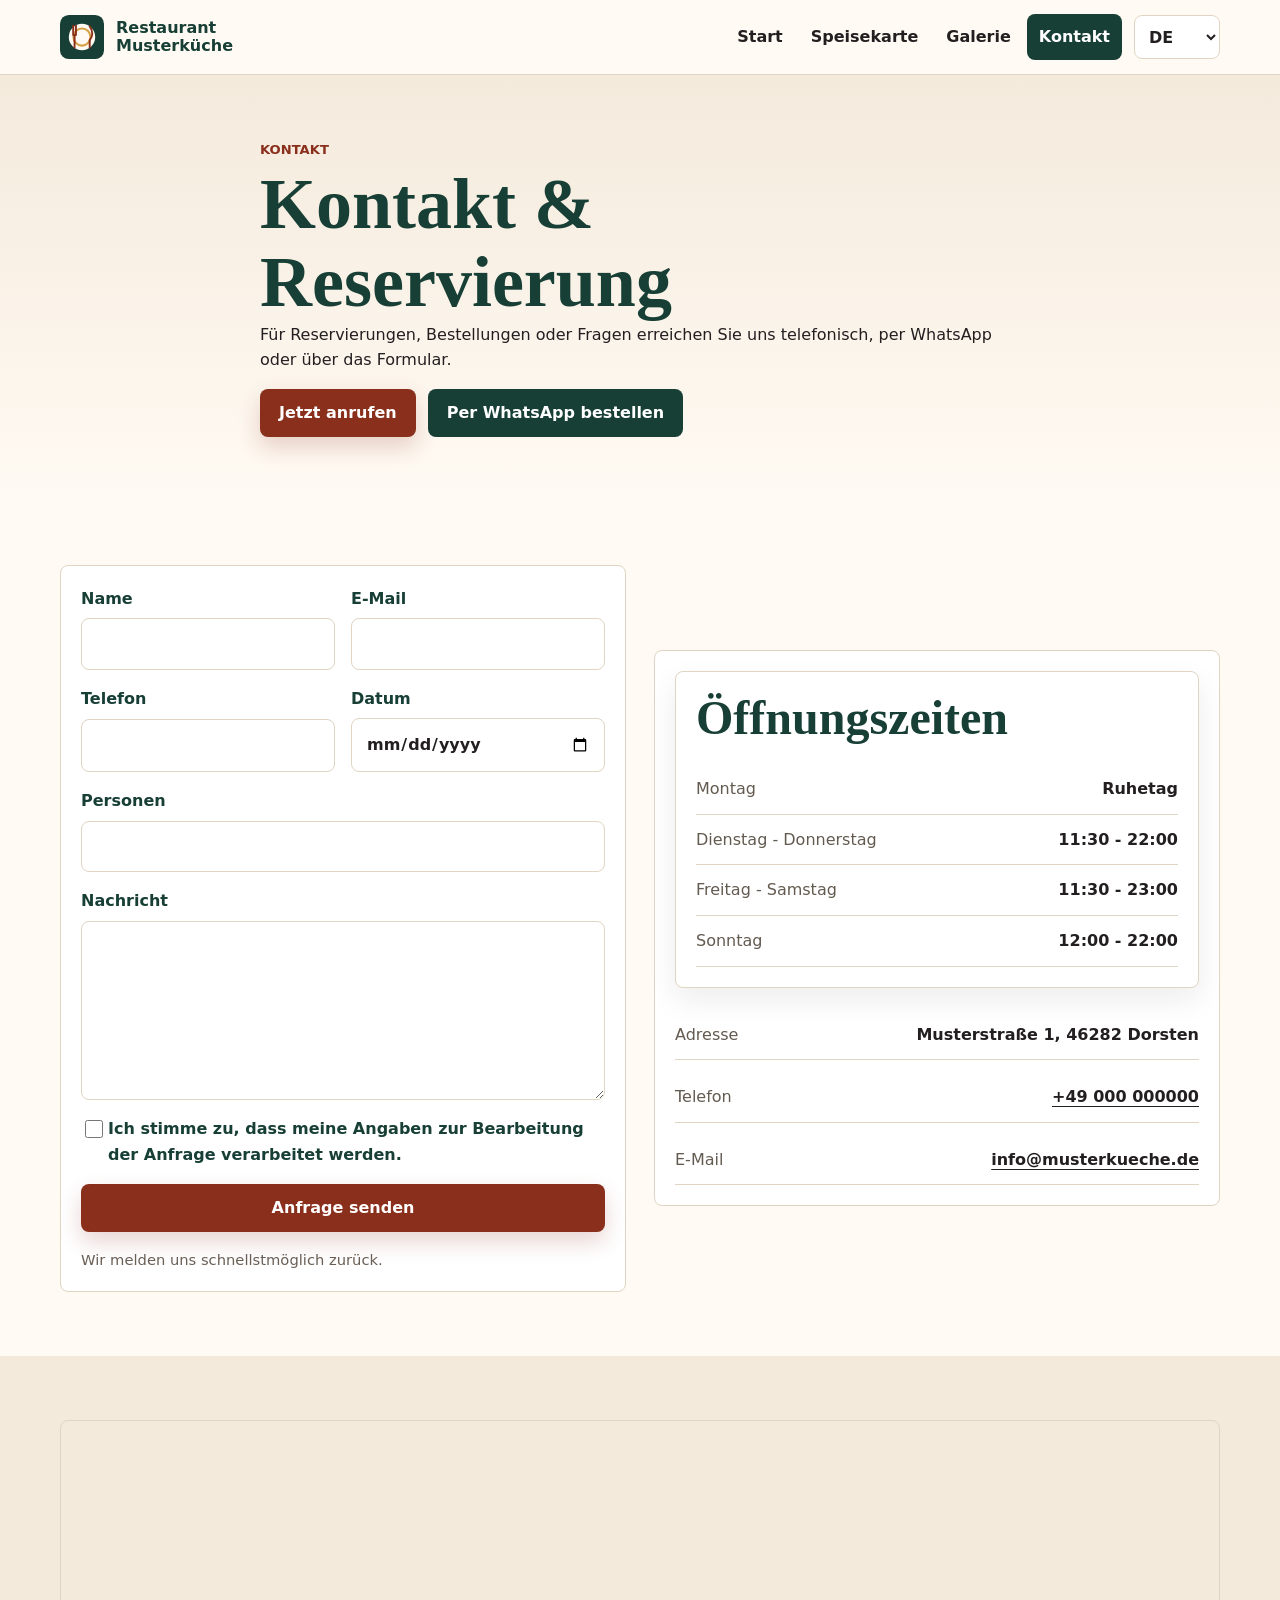
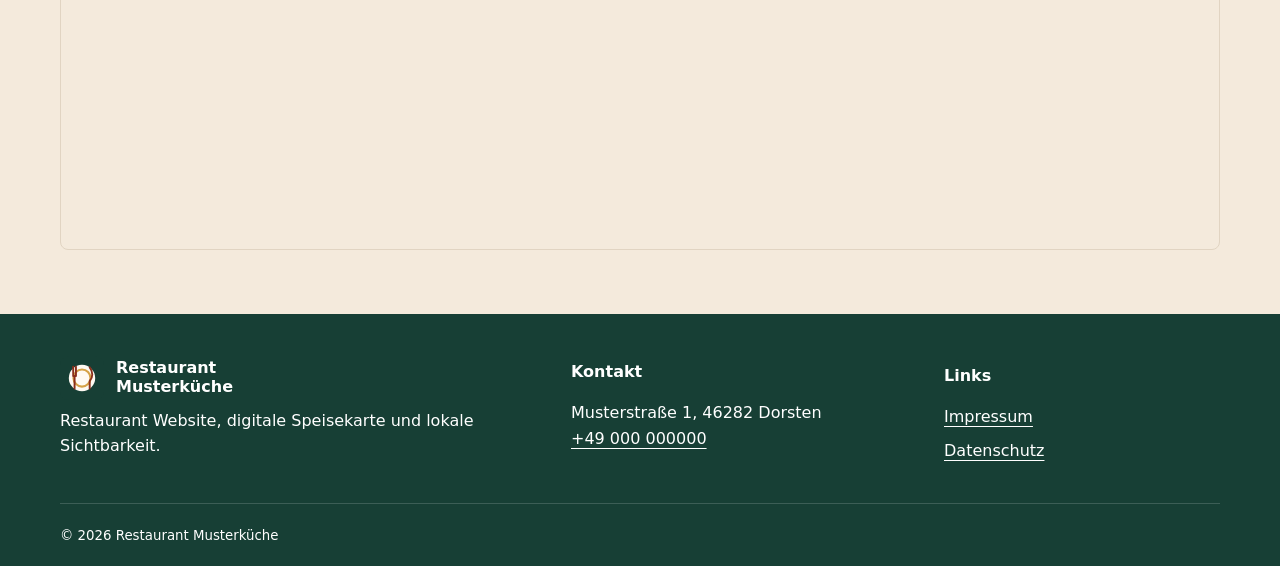
==== contact.html @ b30b1333 "Modernize restaurant template design" ====
<!doctype html>
<html lang="de">
  <head>
    <meta charset="utf-8">
    <meta name="viewport" content="width=device-width, initial-scale=1">
    <meta name="description" content="Kontakt und Reservierung bei Restaurant Musterküche in Dorsten. Telefon, WhatsApp, Öffnungszeiten und Anfahrt.">
    <meta name="robots" content="index, follow">
    <meta name="theme-color" content="#8a2f1c">
    <meta property="og:title" content="Kontakt | Restaurant Musterküche Dorsten">
    <meta property="og:description" content="Kontakt, Reservierung, WhatsApp und Anfahrt.">
    <meta property="og:type" content="website">
    <meta property="og:image" content="assets/img/hero-restaurant.png">
    <meta name="twitter:card" content="summary_large_image">
    <link rel="canonical" href="https://www.example-restaurant.de/contact.html">
    <link rel="icon" href="assets/img/favicon.svg" type="image/svg+xml">
    <link rel="stylesheet" href="assets/css/styles.css">
    <title>Kontakt | Restaurant Musterküche Dorsten</title>
  </head>
  <body data-page-title="Kontakt">
    <a class="skip-link" href="#main" data-i18n="skipToContent">Zum Inhalt springen</a>
    <header class="site-header">
      <div class="container header-inner">
        <a class="brand" href="index.html" aria-label="Startseite"><img data-logo src="assets/img/logo-placeholder.svg" alt="Restaurant Musterküche Logo" width="44" height="44"><span data-restaurant-name>Restaurant Musterküche</span></a>
        <button class="nav-toggle" type="button" data-menu-toggle aria-controls="site-nav" aria-expanded="false" data-i18n-label="navMenu"><span></span><span></span><span></span></button>
        <nav class="site-nav" id="site-nav" data-site-nav aria-label="Hauptnavigation">
          <a href="index.html" data-i18n="navHome">Start</a>
          <a href="menu.html" data-i18n="navMenu">Speisekarte</a>
          <a href="gallery.html" data-i18n="navGallery">Galerie</a>
          <a href="contact.html" data-i18n="navContact">Kontakt</a>
          <select class="language-switcher" data-language-switcher aria-label="Sprache wählen"><option value="de">DE</option><option value="en">EN</option></select>
        </nav>
      </div>
    </header>

    <main id="main">
      <section class="page-hero section">
        <div class="container narrow">
          <p class="eyebrow" data-i18n="navContact">Kontakt</p>
          <h1 data-i18n="contactPageTitle">Kontakt & Reservierung</h1>
          <p data-i18n="contactPageText">Für Reservierungen, Bestellungen oder Fragen erreichen Sie uns telefonisch, per WhatsApp oder über das Formular.</p>
          <div class="action-row">
            <a class="button button-primary" href="tel:+49000000000" data-phone-link data-i18n="callNow">Jetzt anrufen</a>
            <a class="button button-secondary" href="#" data-whatsapp-link data-i18n="orderWhatsApp">Per WhatsApp bestellen</a>
          </div>
        </div>
      </section>

      <section class="section">
        <div class="container contact-grid">
          <form class="contact-form" action="php/contact.php" method="post" data-form-endpoint>
            <input type="hidden" name="_subject" value="Neue Anfrage über die Restaurant Website">
            <div class="field-grid">
              <label>
                <span data-i18n="nameLabel">Name</span>
                <input name="name" type="text" autocomplete="name" required>
              </label>
              <label>
                <span data-i18n="email">E-Mail</span>
                <input name="email" type="email" autocomplete="email" required>
              </label>
            </div>
            <div class="field-grid">
              <label>
                <span data-i18n="phone">Telefon</span>
                <input name="phone" type="tel" autocomplete="tel">
              </label>
              <label>
                <span data-i18n="dateLabel">Datum</span>
                <input name="date" type="date">
              </label>
            </div>
            <label>
              <span data-i18n="personsLabel">Personen</span>
              <input name="persons" type="number" min="1" max="40" inputmode="numeric">
            </label>
            <label>
              <span data-i18n="messageLabel">Nachricht</span>
              <textarea name="message" rows="6" required></textarea>
            </label>
            <label class="checkbox-row">
              <input name="privacy" type="checkbox" required>
              <span data-i18n="consentLabel">Ich stimme zu, dass meine Angaben zur Bearbeitung der Anfrage verarbeitet werden.</span>
            </label>
            <button class="button button-primary" type="submit" data-i18n="send">Anfrage senden</button>
            <p class="form-hint" data-i18n="formHint">Wir melden uns schnellstmöglich zurück.</p>
          </form>

          <aside class="contact-aside">
            <div class="hours-card">
              <h2 data-i18n="openingHoursTitle">Öffnungszeiten</h2>
              <div data-opening-hours></div>
            </div>
            <div class="info-list">
              <div class="info-row"><span data-i18n="addressTitle">Adresse</span><strong data-address>Musterstraße 1, 46282 Dorsten</strong></div>
              <div class="info-row"><span data-i18n="phone">Telefon</span><strong><a data-phone-link href="tel:+49000000000" data-phone>+49 000 000000</a></strong></div>
              <div class="info-row"><span data-i18n="email">E-Mail</span><strong><a data-email-link href="mailto:info@musterkueche.de" data-email>info@musterkueche.de</a></strong></div>
            </div>
          </aside>
        </div>
      </section>

      <section class="section section-muted">
        <div class="container map-frame map-wide">
          <iframe data-map-embed title="Karte Restaurant Musterküche" loading="lazy" referrerpolicy="no-referrer-when-downgrade"></iframe>
        </div>
      </section>
    </main>

    <footer class="site-footer">
      <div class="container footer-grid">
        <div><a class="brand footer-brand" href="index.html"><img data-logo src="assets/img/logo-placeholder.svg" alt="Restaurant Musterküche Logo" width="40" height="40"><span data-restaurant-name>Restaurant Musterküche</span></a><p data-i18n="footerText">Restaurant Website, digitale Speisekarte und lokale Sichtbarkeit.</p></div>
        <div><h2 data-i18n="contactTitle">Kontakt</h2><p><span data-address>Musterstraße 1, 46282 Dorsten</span><br><a data-phone-link href="tel:+49000000000" data-phone>+49 000 000000</a></p></div>
        <div><h2>Links</h2><a href="impressum.html" data-i18n="navImpressum">Impressum</a><a href="datenschutz.html" data-i18n="navPrivacy">Datenschutz</a></div>
      </div>
      <div class="container footer-bottom"><small>&copy; <span data-current-year></span> <span data-restaurant-name>Restaurant Musterküche</span></small></div>
    </footer>

    <script src="data/site-config.js"></script>
    <script src="assets/js/main.js"></script>
  </body>
</html>
---- assets/css/styles.css ----
:root {
  --color-primary: #8a2f1c;
  --color-secondary: #173f35;
  --color-accent: #d6a247;
  --color-text: #231f20;
  --color-bg: #fffaf3;
  --color-muted: #f4eadc;
  --color-border: #e1d4c2;
  --radius: 8px;
  --shadow: 0 18px 45px rgba(35, 31, 32, 0.12);
  --container: 1160px;
  --header-height: 74px;
  --font-body: Inter, ui-sans-serif, system-ui, -apple-system, BlinkMacSystemFont, "Segoe UI", sans-serif;
  --font-display: Georgia, "Times New Roman", serif;
}

* {
  box-sizing: border-box;
}

html {
  scroll-behavior: smooth;
}

body {
  margin: 0;
  background: var(--color-bg);
  color: var(--color-text);
  font-family: var(--font-body);
  line-height: 1.6;
  text-rendering: optimizeLegibility;
}

body.nav-open {
  overflow: hidden;
}

img,
svg {
  display: block;
  max-width: 100%;
}

a {
  color: inherit;
  text-decoration-thickness: 0.08em;
  text-underline-offset: 0.22em;
}

a:hover {
  color: var(--color-primary);
}

button,
input,
select,
textarea {
  font: inherit;
}

button,
select {
  cursor: pointer;
}

:focus-visible {
  outline: 3px solid var(--color-accent);
  outline-offset: 3px;
}

.container {
  width: min(100% - 32px, var(--container));
  margin-inline: auto;
}

.narrow {
  width: min(100% - 32px, 760px);
}

.section {
  padding-block: 64px;
}

.section-compact {
  padding-block: 32px;
}

.section-muted {
  background: var(--color-muted);
}

.skip-link {
  position: fixed;
  top: 12px;
  left: 12px;
  z-index: 999;
  transform: translateY(-150%);
  background: var(--color-secondary);
  color: #fff;
  padding: 10px 14px;
  border-radius: var(--radius);
}

.skip-link:focus {
  transform: translateY(0);
}

.site-header {
  position: sticky;
  top: 0;
  z-index: 50;
  min-height: var(--header-height);
  background: rgba(255, 250, 243, 0.94);
  border-bottom: 1px solid var(--color-border);
  backdrop-filter: blur(14px);
}

.header-inner {
  min-height: var(--header-height);
  display: flex;
  align-items: center;
  justify-content: space-between;
  gap: 20px;
}

.brand {
  display: inline-flex;
  align-items: center;
  gap: 12px;
  color: var(--color-secondary);
  font-weight: 800;
  text-decoration: none;
}

.brand img {
  width: 44px;
  height: 44px;
  object-fit: contain;
}

.brand span {
  max-width: 190px;
  line-height: 1.15;
}

.nav-toggle {
  width: 44px;
  height: 44px;
  display: inline-grid;
  place-content: center;
  gap: 5px;
  border: 1px solid var(--color-border);
  border-radius: var(--radius);
  background: #fff;
}

.nav-toggle span {
  width: 20px;
  height: 2px;
  background: var(--color-secondary);
  border-radius: 999px;
}

.site-nav {
  position: fixed;
  inset: var(--header-height) 0 auto 0;
  display: none;
  min-height: calc(100vh - var(--header-height));
  padding: 24px;
  background: var(--color-bg);
  border-bottom: 1px solid var(--color-border);
}

.site-nav.is-open {
  display: grid;
  align-content: start;
  gap: 8px;
}

.site-nav a,
.language-switcher {
  min-height: 44px;
  display: inline-flex;
  align-items: center;
  border-radius: var(--radius);
  color: var(--color-text);
  font-weight: 700;
  text-decoration: none;
}

.site-nav a {
  padding: 10px 12px;
}

.site-nav a[aria-current="page"] {
  background: var(--color-secondary);
  color: #fff;
}

.language-switcher {
  width: 86px;
  margin-top: 8px;
  padding-inline: 10px;
  border: 1px solid var(--color-border);
  background: #fff;
}

.hero {
  padding-top: 38px;
}

.hero-grid,
.page-hero-grid,
.two-column,
.info-layout,
.contact-grid,
.footer-grid {
  display: grid;
  gap: 28px;
}

.hero-content {
  display: grid;
  align-content: center;
  gap: 18px;
}

.eyebrow {
  margin: 0 0 6px;
  color: var(--color-primary);
  font-size: 0.82rem;
  font-weight: 800;
  letter-spacing: 0;
  text-transform: uppercase;
}

h1,
h2,
h3 {
  margin: 0;
  color: var(--color-secondary);
  line-height: 1.08;
  letter-spacing: 0;
}

h1,
h2 {
  font-family: var(--font-display);
  font-weight: 700;
}

h1 {
  font-size: 2.8rem;
}

h2 {
  font-size: 2rem;
}

h3 {
  font-size: 1.1rem;
}

p {
  margin: 0 0 1rem;
}

.hero-slogan {
  color: var(--color-primary);
  font-weight: 800;
  font-size: 1.2rem;
}

.action-row {
  display: flex;
  flex-wrap: wrap;
  gap: 12px;
  margin-top: 8px;
}

.button {
  min-height: 48px;
  display: inline-flex;
  align-items: center;
  justify-content: center;
  gap: 8px;
  padding: 12px 18px;
  border: 1px solid transparent;
  border-radius: var(--radius);
  font-weight: 800;
  line-height: 1.1;
  text-align: center;
  text-decoration: none;
  transition: transform 160ms ease, box-shadow 160ms ease, background 160ms ease;
}

.button:hover {
  transform: translateY(-1px);
}

.button-primary {
  background: var(--color-primary);
  color: #fff;
  box-shadow: 0 10px 22px rgba(138, 47, 28, 0.2);
}

.button-primary:hover {
  color: #fff;
  box-shadow: 0 14px 28px rgba(138, 47, 28, 0.24);
}

.button-secondary {
  background: var(--color-secondary);
  color: #fff;
}

.button-secondary:hover {
  color: #fff;
}

.button-ghost {
  border-color: var(--color-border);
  background: #fff;
  color: var(--color-secondary);
}

.hero-media {
  min-height: 320px;
  overflow: hidden;
  border-radius: var(--radius);
  box-shadow: var(--shadow);
}

.hero-media img {
  width: 100%;
  height: 100%;
  min-height: 320px;
  object-fit: cover;
}

.special-band {
  display: grid;
  gap: 18px;
  padding: 22px;
  border: 1px solid var(--color-border);
  border-left: 6px solid var(--color-accent);
  border-radius: var(--radius);
  background: #fff;
}

.special-band strong {
  color: var(--color-primary);
  font-size: 1.9rem;
}

.qr-panel,
.hours-card,
.review-card,
.menu-item,
.notice-box,
.contact-form,
.contact-aside {
  border: 1px solid var(--color-border);
  border-radius: var(--radius);
  background: #fff;
}

.qr-panel {
  display: grid;
  gap: 18px;
  align-items: center;
  padding: 20px;
}

.qr-panel img {
  width: 154px;
  aspect-ratio: 1;
  object-fit: contain;
  border: 1px solid var(--color-border);
  border-radius: var(--radius);
  background: #fff;
}

.section-heading {
  margin-bottom: 28px;
}

.section-heading p {
  max-width: 620px;
}

.center-actions {
  display: grid;
  justify-items: center;
  gap: 18px;
}

.preview-grid {
  margin-bottom: 28px;
}

.info-layout {
  align-items: start;
}

.info-list,
.hours-card {
  display: grid;
  gap: 12px;
}

.info-list {
  margin-top: 22px;
}

.info-row,
.hours-row {
  display: flex;
  align-items: baseline;
  justify-content: space-between;
  gap: 16px;
  padding-block: 12px;
  border-bottom: 1px solid var(--color-border);
}

.info-row span,
.hours-row span {
  color: #635a50;
}

.info-row strong,
.hours-row strong {
  text-align: right;
}

.hours-card {
  padding: 20px;
  box-shadow: 0 12px 30px rgba(35, 31, 32, 0.08);
}

.hours-card h2,
.hours-card h3 {
  margin-bottom: 8px;
}

.reviews-grid {
  display: grid;
  gap: 18px;
}

.review-card {
  padding: 20px;
}

.stars {
  color: var(--color-accent);
  font-size: 1.1rem;
}

.page-hero {
  background: linear-gradient(180deg, var(--color-muted), var(--color-bg));
}

.menu-tools-section {
  position: sticky;
  top: var(--header-height);
  z-index: 20;
  background: rgba(255, 250, 243, 0.96);
  border-block: 1px solid var(--color-border);
  backdrop-filter: blur(14px);
}

.menu-tools {
  display: grid;
  gap: 14px;
}

.search-field input,
.contact-form input,
.contact-form textarea {
  width: 100%;
  min-height: 48px;
  border: 1px solid var(--color-border);
  border-radius: var(--radius);
  background: #fff;
  color: var(--color-text);
}

.search-field input {
  padding: 12px 14px;
}

.chip-list {
  display: flex;
  gap: 8px;
  overflow-x: auto;
  padding-bottom: 4px;
}

.chip {
  min-height: 42px;
  flex: 0 0 auto;
  padding: 9px 14px;
  border: 1px solid var(--color-border);
  border-radius: 999px;
  background: #fff;
  color: var(--color-secondary);
  font-weight: 800;
}

.chip.is-active {
  border-color: var(--color-secondary);
  background: var(--color-secondary);
  color: #fff;
}

.menu-category + .menu-category {
  margin-top: 44px;
}

.menu-category h2 {
  margin-bottom: 20px;
}

.menu-grid {
  display: grid;
  gap: 18px;
}

.menu-item {
  display: grid;
  overflow: hidden;
  box-shadow: 0 10px 24px rgba(35, 31, 32, 0.07);
}

.menu-item.is-unavailable {
  opacity: 0.62;
}

.menu-item-image {
  background: var(--color-muted);
}

.menu-item-image img,
.menu-image-placeholder {
  width: 100%;
  aspect-ratio: 4 / 3;
  object-fit: cover;
}

.menu-item-body {
  display: grid;
  gap: 9px;
  padding: 18px;
}

.menu-item-heading {
  display: flex;
  justify-content: space-between;
  gap: 12px;
}

.menu-item-heading strong {
  flex: 0 0 auto;
  color: var(--color-primary);
  font-size: 1.05rem;
}

.tag-list {
  display: flex;
  flex-wrap: wrap;
  gap: 6px;
}

.tag {
  display: inline-flex;
  align-items: center;
  min-height: 28px;
  padding: 4px 8px;
  border-radius: 999px;
  background: var(--color-muted);
  color: var(--color-secondary);
  font-size: 0.78rem;
  font-weight: 800;
}

.allergens,
.unavailable,
.form-hint {
  margin: 0;
  color: #6a5f55;
  font-size: 0.92rem;
}

.empty-state {
  padding: 24px;
  border: 1px dashed var(--color-border);
  border-radius: var(--radius);
  text-align: center;
}

.gallery-grid {
  display: grid;
  gap: 18px;
}

.gallery-item {
  margin: 0;
  overflow: hidden;
  border-radius: var(--radius);
  background: #fff;
  border: 1px solid var(--color-border);
}

.gallery-item img {
  width: 100%;
  aspect-ratio: 4 / 3;
  object-fit: cover;
}

.gallery-item figcaption {
  padding: 12px 14px;
  font-weight: 700;
}

.contact-grid {
  align-items: start;
}

.contact-form,
.contact-aside {
  padding: 20px;
}

.contact-form {
  display: grid;
  gap: 16px;
}

.contact-form label {
  display: grid;
  gap: 7px;
  color: var(--color-secondary);
  font-weight: 800;
}

.contact-form input,
.contact-form textarea {
  padding: 12px 14px;
}

.contact-form textarea {
  resize: vertical;
}

.field-grid {
  display: grid;
  gap: 16px;
}

.checkbox-row {
  grid-template-columns: 20px 1fr;
  align-items: start;
  color: var(--color-text);
  font-weight: 600;
}

.checkbox-row input {
  width: 18px;
  min-height: 18px;
  margin-top: 4px;
}

.map-frame {
  min-height: 320px;
  overflow: hidden;
  border-radius: var(--radius);
  border: 1px solid var(--color-border);
  background: var(--color-muted);
}

.map-frame iframe {
  width: 100%;
  height: 100%;
  min-height: 320px;
  border: 0;
}

.map-wide,
.map-wide iframe {
  min-height: 420px;
}

.legal-content {
  display: grid;
  gap: 18px;
}

.legal-content h2 {
  margin-top: 14px;
  font-family: var(--font-body);
  font-size: 1.35rem;
}

.notice-box {
  padding: 18px;
  border-color: var(--color-accent);
  background: #fff8e6;
}

.not-found {
  min-height: 100vh;
  display: grid;
  place-items: center;
  text-align: center;
}

.site-footer {
  background: var(--color-secondary);
  color: #fff;
  padding-block: 42px 18px;
}

.site-footer a {
  color: #fff;
}

.site-footer h2 {
  color: #fff;
  font-family: var(--font-body);
  font-size: 1rem;
  margin-bottom: 12px;
}

.footer-grid {
  padding-bottom: 28px;
}

.footer-grid > div {
  display: grid;
  align-content: start;
  gap: 8px;
}

.footer-brand {
  color: #fff;
}

.footer-bottom {
  padding-top: 18px;
  border-top: 1px solid rgba(255, 255, 255, 0.16);
}

.social-links {
  display: flex;
  flex-wrap: wrap;
  gap: 10px;
  margin-top: 8px;
  text-transform: capitalize;
}

.sr-only {
  position: absolute;
  width: 1px;
  height: 1px;
  padding: 0;
  margin: -1px;
  overflow: hidden;
  clip: rect(0, 0, 0, 0);
  white-space: nowrap;
  border: 0;
}

@media (min-width: 640px) {
  .special-band,
  .qr-panel {
    grid-template-columns: 1fr auto;
  }

  .qr-panel {
    grid-template-columns: auto 1fr;
  }

  .reviews-grid,
  .gallery-grid {
    grid-template-columns: repeat(2, minmax(0, 1fr));
  }

  .field-grid {
    grid-template-columns: repeat(2, minmax(0, 1fr));
  }
}

@media (min-width: 840px) {
  .nav-toggle {
    display: none;
  }

  .site-nav {
    position: static;
    min-height: 0;
    display: flex;
    align-items: center;
    gap: 4px;
    padding: 0;
    border: 0;
    background: transparent;
  }

  .language-switcher {
    margin-top: 0;
    margin-left: 8px;
  }

  .hero-grid,
  .page-hero-grid,
  .two-column,
  .info-layout,
  .contact-grid,
  .footer-grid {
    grid-template-columns: repeat(2, minmax(0, 1fr));
    align-items: center;
  }

  h1 {
    font-size: 4.5rem;
  }

  h2 {
    font-size: 3rem;
  }

  .footer-grid {
    grid-template-columns: 1.4fr 1fr 0.8fr;
  }

  .hero {
    padding-block: 72px;
  }

  .hero-media,
  .hero-media img {
    min-height: 520px;
  }

  .menu-tools {
    grid-template-columns: minmax(260px, 340px) 1fr;
    align-items: start;
  }

  .menu-grid {
    grid-template-columns: repeat(2, minmax(0, 1fr));
  }

  .menu-item {
    grid-template-columns: 150px 1fr;
  }

  .menu-item-image img,
  .menu-image-placeholder {
    height: 100%;
    min-height: 180px;
    aspect-ratio: auto;
  }
}

@media (min-width: 1080px) {
  .reviews-grid,
  .gallery-grid {
    grid-template-columns: repeat(3, minmax(0, 1fr));
  }
}

@media (prefers-reduced-motion: reduce) {
  *,
  *::before,
  *::after {
    scroll-behavior: auto !important;
    transition-duration: 0.01ms !important;
    animation-duration: 0.01ms !important;
    animation-iteration-count: 1 !important;
  }
}
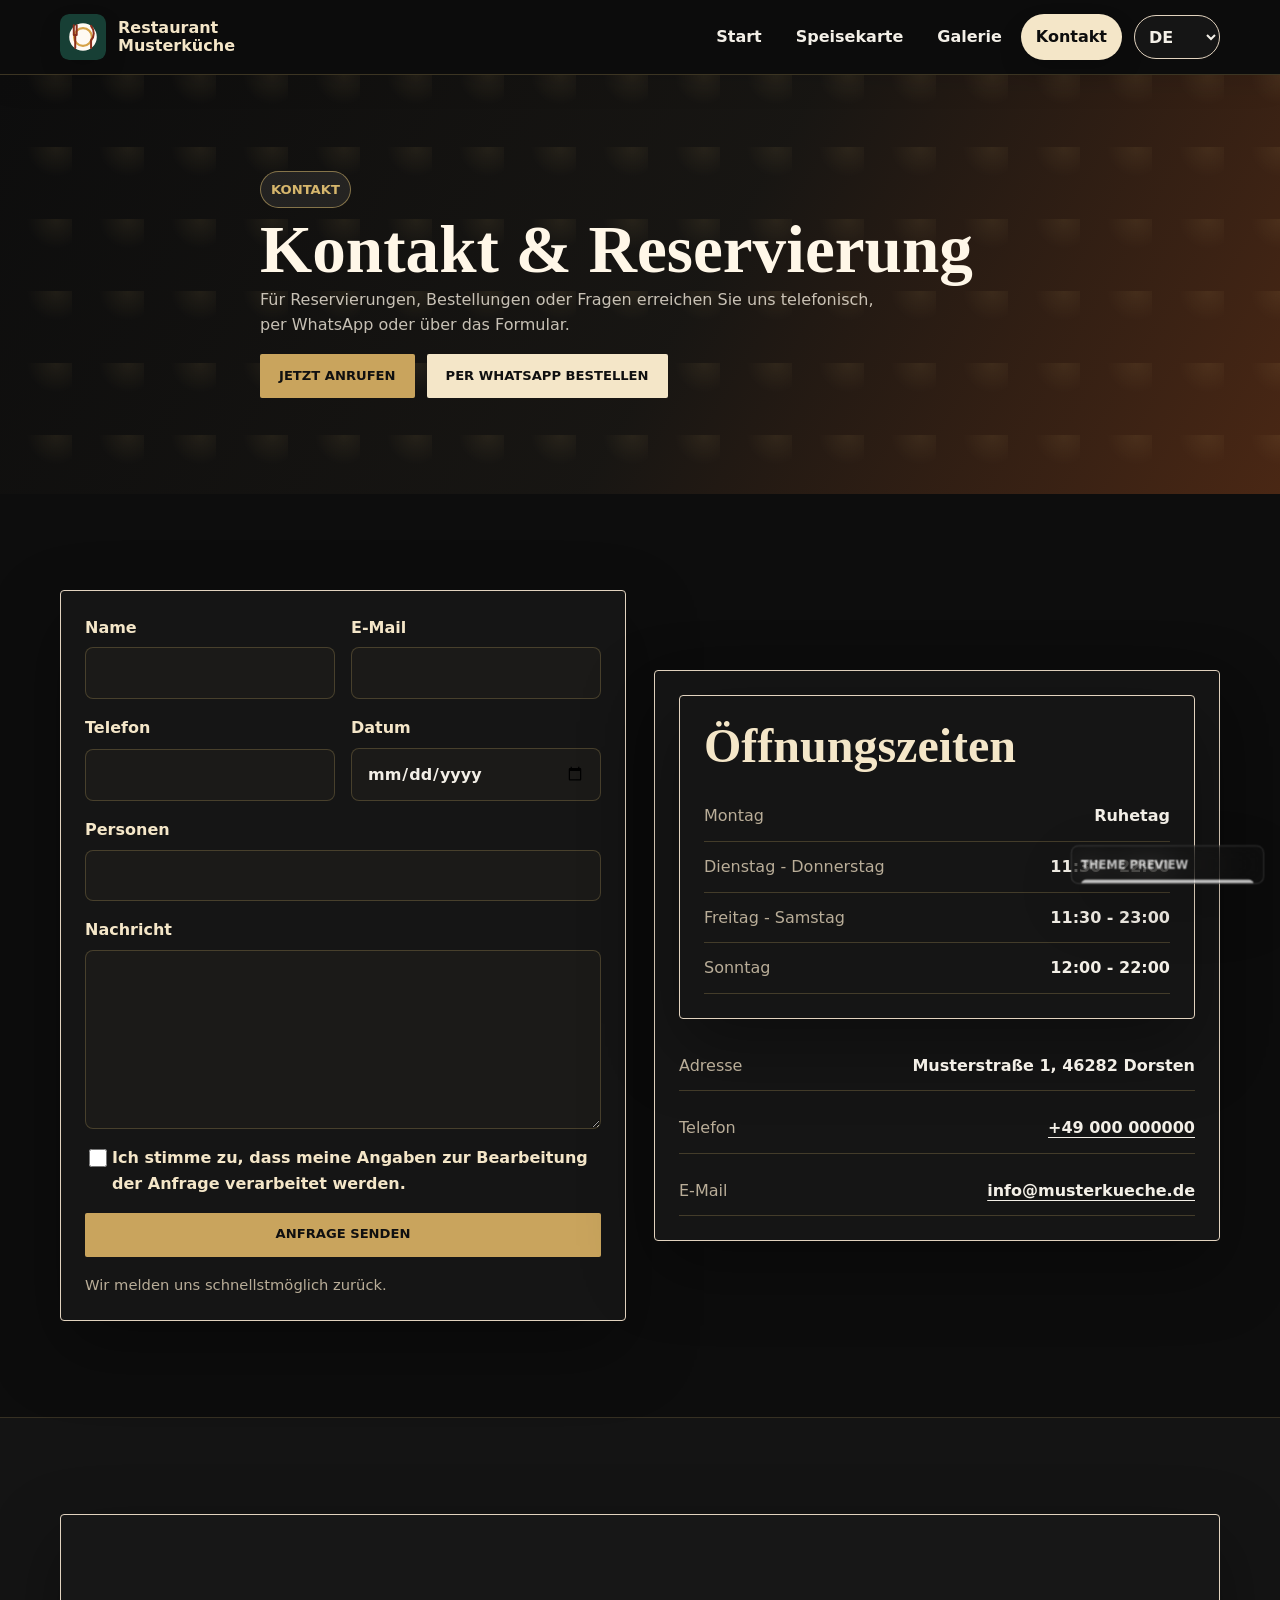
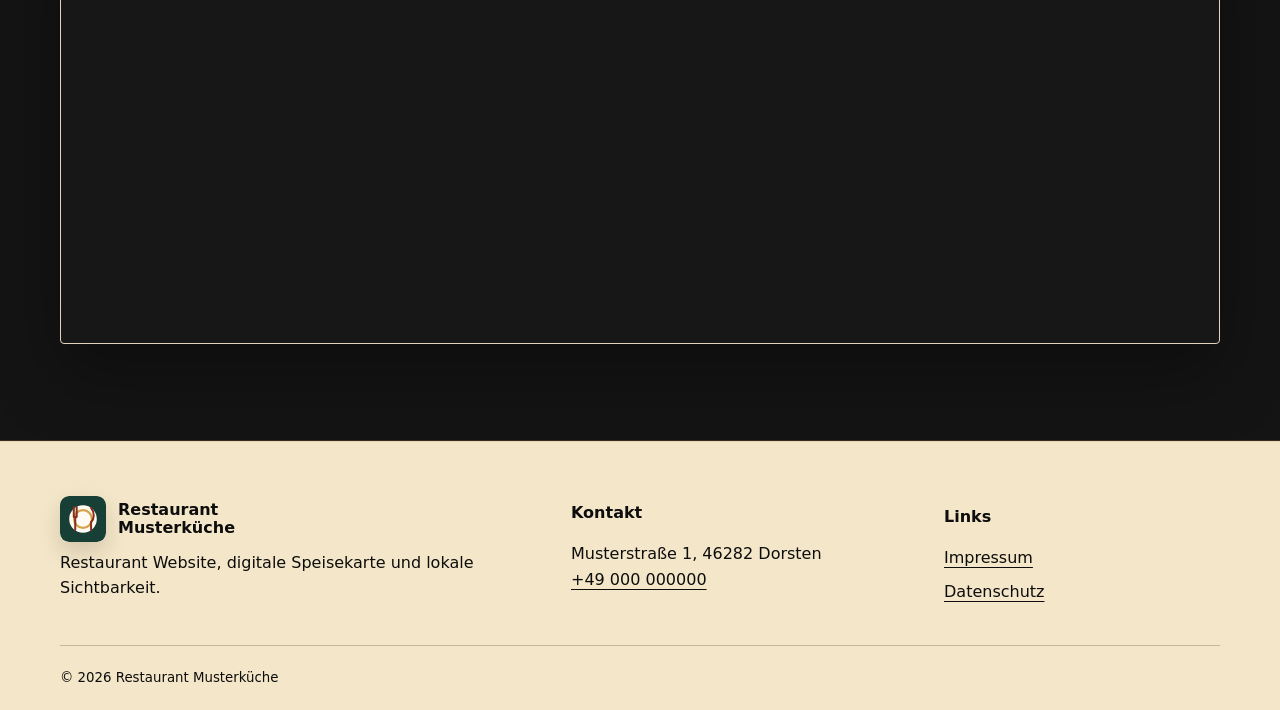
==== commit 84cec1df: "Gastro template with 5 tehemes" ====
--- a/contact.html
+++ b/contact.html
@@ -9,7 +9,7 @@
     <meta property="og:title" content="Kontakt | Restaurant Musterküche Dorsten">
     <meta property="og:description" content="Kontakt, Reservierung, WhatsApp und Anfahrt.">
     <meta property="og:type" content="website">
-    <meta property="og:image" content="assets/img/hero-restaurant.png">
+    <meta property="og:image" content="assets/img/hero-food-order.jpg">
     <meta name="twitter:card" content="summary_large_image">
     <link rel="canonical" href="https://www.example-restaurant.de/contact.html">
     <link rel="icon" href="assets/img/favicon.svg" type="image/svg+xml">
@@ -34,7 +34,7 @@
 
     <main id="main">
       <section class="page-hero section">
-        <div class="container narrow">
+        <div class="container narrow section-header">
           <p class="eyebrow" data-i18n="navContact">Kontakt</p>
           <h1 data-i18n="contactPageTitle">Kontakt & Reservierung</h1>
           <p data-i18n="contactPageText">Für Reservierungen, Bestellungen oder Fragen erreichen Sie uns telefonisch, per WhatsApp oder über das Formular.</p>
@@ -45,9 +45,9 @@
         </div>
       </section>
 
-      <section class="section">
+      <section class="section contact-section">
         <div class="container contact-grid">
-          <form class="contact-form" action="php/contact.php" method="post" data-form-endpoint>
+          <form class="contact-form info-card" action="php/contact.php" method="post" data-form-endpoint>
             <input type="hidden" name="_subject" value="Neue Anfrage über die Restaurant Website">
             <div class="field-grid">
               <label>
@@ -85,8 +85,8 @@
             <p class="form-hint" data-i18n="formHint">Wir melden uns schnellstmöglich zurück.</p>
           </form>
 
-          <aside class="contact-aside">
-            <div class="hours-card">
+          <aside class="contact-aside info-card">
+            <div class="hours-card opening-hours info-card">
               <h2 data-i18n="openingHoursTitle">Öffnungszeiten</h2>
               <div data-opening-hours></div>
             </div>
@@ -106,7 +106,7 @@
       </section>
     </main>
 
-    <footer class="site-footer">
+    <footer class="site-footer footer">
       <div class="container footer-grid">
         <div><a class="brand footer-brand" href="index.html"><img data-logo src="assets/img/logo-placeholder.svg" alt="Restaurant Musterküche Logo" width="40" height="40"><span data-restaurant-name>Restaurant Musterküche</span></a><p data-i18n="footerText">Restaurant Website, digitale Speisekarte und lokale Sichtbarkeit.</p></div>
         <div><h2 data-i18n="contactTitle">Kontakt</h2><p><span data-address>Musterstraße 1, 46282 Dorsten</span><br><a data-phone-link href="tel:+49000000000" data-phone>+49 000 000000</a></p></div>
--- a/assets/css/styles.css
+++ b/assets/css/styles.css
@@ -2,16 +2,143 @@
   --color-primary: #8a2f1c;
   --color-secondary: #173f35;
   --color-accent: #d6a247;
-  --color-text: #231f20;
+  --color-text: #241f1c;
   --color-bg: #fffaf3;
   --color-muted: #f4eadc;
-  --color-border: #e1d4c2;
+  --color-border: #e2d3bf;
   --radius: 8px;
-  --shadow: 0 18px 45px rgba(35, 31, 32, 0.12);
+  --shadow: 0 18px 44px rgba(28, 23, 20, 0.12);
   --container: 1160px;
   --header-height: 74px;
   --font-body: Inter, ui-sans-serif, system-ui, -apple-system, BlinkMacSystemFont, "Segoe UI", sans-serif;
   --font-display: Georgia, "Times New Roman", serif;
+  --color-surface: #fffdf8;
+  --color-surface-strong: #ffffff;
+  --color-soft-text: #675d52;
+  --hero-bg: linear-gradient(135deg, #173f35, #8a2f1c);
+  --hero-text: #fffaf3;
+  --hero-muted: rgba(255, 250, 243, 0.82);
+  --hero-accent: #d6a247;
+  --nav-bg: rgba(255, 253, 248, 0.92);
+  --button-radius: 8px;
+  --card-radius: 8px;
+  --card-border: 1px solid var(--color-border);
+  --image-treatment: none;
+  --section-pattern: none;
+  --glow: none;
+}
+
+body.theme-premium-dark {
+  --color-primary: #c9a45d;
+  --color-secondary: #f4e6c8;
+  --color-accent: #d6b66c;
+  --color-text: #f3efe7;
+  --color-bg: #0d0d0d;
+  --color-muted: #171717;
+  --color-border: rgba(214, 182, 108, 0.24);
+  --color-surface: #151515;
+  --color-surface-strong: #1b1a18;
+  --color-soft-text: #b9ad98;
+  --hero-bg: linear-gradient(120deg, rgba(13, 13, 13, 0.98), rgba(24, 22, 19, 0.96) 54%, rgba(87, 45, 22, 0.82));
+  --hero-text: #fff7e8;
+  --hero-muted: rgba(255, 247, 232, 0.76);
+  --hero-accent: #d6b66c;
+  --nav-bg: rgba(13, 13, 13, 0.86);
+  --shadow: 0 28px 70px rgba(0, 0, 0, 0.34);
+  --button-radius: 2px;
+  --card-radius: 4px;
+  --section-pattern: radial-gradient(circle at 78% 0%, rgba(214, 182, 108, 0.12), transparent 32%);
+}
+
+body.theme-cocktail-neon {
+  --color-primary: #ff4fd8;
+  --color-secondary: #b8f7ff;
+  --color-accent: #8b5cf6;
+  --color-text: #f6f2ff;
+  --color-bg: #080716;
+  --color-muted: #101026;
+  --color-border: rgba(184, 247, 255, 0.22);
+  --color-surface: rgba(18, 17, 42, 0.78);
+  --color-surface-strong: rgba(27, 24, 58, 0.86);
+  --color-soft-text: #c7bdd9;
+  --hero-bg: linear-gradient(135deg, #080716 0%, #1b1242 42%, #3b145b 72%, #071b35 100%);
+  --hero-text: #fff7ff;
+  --hero-muted: rgba(246, 242, 255, 0.8);
+  --hero-accent: #54f0ff;
+  --nav-bg: rgba(8, 7, 22, 0.82);
+  --shadow: 0 24px 70px rgba(255, 79, 216, 0.16);
+  --button-radius: 8px;
+  --card-radius: 8px;
+  --section-pattern:
+    linear-gradient(90deg, rgba(84, 240, 255, 0.08) 1px, transparent 1px),
+    linear-gradient(0deg, rgba(255, 79, 216, 0.07) 1px, transparent 1px);
+  --glow: 0 0 28px rgba(255, 79, 216, 0.22);
+}
+
+body.theme-imbiss-pro {
+  --color-primary: #d62828;
+  --color-secondary: #222222;
+  --color-accent: #ffb703;
+  --color-text: #201814;
+  --color-bg: #fff8e6;
+  --color-muted: #ffe7b5;
+  --color-border: #f1c46b;
+  --color-surface: #ffffff;
+  --color-surface-strong: #fffdf6;
+  --color-soft-text: #69513b;
+  --hero-bg: linear-gradient(135deg, #fff4d6 0%, #ffd166 48%, #ef476f 100%);
+  --hero-text: #21160f;
+  --hero-muted: rgba(32, 24, 20, 0.78);
+  --hero-accent: #d62828;
+  --nav-bg: rgba(255, 248, 230, 0.95);
+  --shadow: 0 18px 42px rgba(214, 40, 40, 0.16);
+  --button-radius: 6px;
+  --card-radius: 6px;
+  --section-pattern: linear-gradient(135deg, rgba(214, 40, 40, 0.06) 25%, transparent 25%, transparent 50%, rgba(214, 40, 40, 0.06) 50%, rgba(214, 40, 40, 0.06) 75%, transparent 75%);
+}
+
+body.theme-cafe-minimal {
+  --color-primary: #7a5c45;
+  --color-secondary: #375d48;
+  --color-accent: #c69c72;
+  --color-text: #29231e;
+  --color-bg: #fbf6ef;
+  --color-muted: #efe4d6;
+  --color-border: #e3d5c3;
+  --color-surface: #fffdf9;
+  --color-surface-strong: #ffffff;
+  --color-soft-text: #71675c;
+  --hero-bg: linear-gradient(135deg, #fbf6ef 0%, #efe4d6 52%, #dfe9dd 100%);
+  --hero-text: #2b251f;
+  --hero-muted: rgba(41, 35, 30, 0.72);
+  --hero-accent: #375d48;
+  --nav-bg: rgba(251, 246, 239, 0.94);
+  --shadow: 0 20px 48px rgba(80, 63, 49, 0.12);
+  --button-radius: 8px;
+  --card-radius: 8px;
+  --section-pattern: linear-gradient(90deg, rgba(55, 93, 72, 0.035) 1px, transparent 1px);
+}
+
+body.theme-german-gasthaus {
+  --color-primary: #7c2d2d;
+  --color-secondary: #183f2f;
+  --color-accent: #b8894d;
+  --color-text: #2d241c;
+  --color-bg: #fff4df;
+  --color-muted: #ead8ba;
+  --color-border: #d2b384;
+  --color-surface: #fff9eb;
+  --color-surface-strong: #fffdf5;
+  --color-soft-text: #675744;
+  --hero-bg: linear-gradient(135deg, #183f2f 0%, #284a32 46%, #7c2d2d 100%);
+  --hero-text: #fff4df;
+  --hero-muted: rgba(255, 244, 223, 0.82);
+  --hero-accent: #e1b66d;
+  --nav-bg: rgba(255, 244, 223, 0.94);
+  --shadow: 0 18px 48px rgba(71, 42, 22, 0.16);
+  --button-radius: 4px;
+  --card-radius: 6px;
+  --section-pattern: linear-gradient(90deg, rgba(92, 58, 30, 0.055) 1px, transparent 1px);
 }
 
 * {
@@ -24,10 +151,12 @@
 
 body {
   margin: 0;
-  background: var(--color-bg);
+  background: var(--section-pattern), var(--color-bg);
+  background-size: 74px 74px, auto;
   color: var(--color-text);
   font-family: var(--font-body);
   line-height: 1.6;
+  overflow-x: clip;
   text-rendering: optimizeLegibility;
 }
 
@@ -69,24 +198,25 @@
 }
 
 .container {
-  width: min(100% - 32px, var(--container));
+  width: min(calc(100% - 32px), var(--container));
   margin-inline: auto;
 }
 
 .narrow {
-  width: min(100% - 32px, 760px);
+  width: min(calc(100% - 32px), 780px);
 }
 
 .section {
-  padding-block: 64px;
+  padding-block: 72px;
 }
 
 .section-compact {
-  padding-block: 32px;
+  padding-block: 34px;
 }
 
 .section-muted {
-  background: var(--color-muted);
+  background: color-mix(in srgb, var(--color-muted) 72%, transparent);
+  border-block: 1px solid color-mix(in srgb, var(--color-border) 72%, transparent);
 }
 
 .skip-link {
@@ -96,7 +226,7 @@
   z-index: 999;
   transform: translateY(-150%);
   background: var(--color-secondary);
-  color: #fff;
+  color: var(--color-bg);
   padding: 10px 14px;
   border-radius: var(--radius);
 }
@@ -110,9 +240,10 @@
   top: 0;
   z-index: 50;
   min-height: var(--header-height);
-  background: rgba(255, 250, 243, 0.94);
+  background: var(--nav-bg);
   border-bottom: 1px solid var(--color-border);
-  backdrop-filter: blur(14px);
+  box-shadow: 0 10px 30px rgba(0, 0, 0, 0.08);
+  backdrop-filter: blur(18px);
 }
 
 .header-inner {
@@ -128,30 +259,33 @@
   align-items: center;
   gap: 12px;
   color: var(--color-secondary);
-  font-weight: 800;
+  font-weight: 850;
   text-decoration: none;
 }
 
 .brand img {
-  width: 44px;
-  height: 44px;
+  width: 46px;
+  height: 46px;
   object-fit: contain;
+  border-radius: var(--radius);
+  box-shadow: 0 10px 22px rgba(0, 0, 0, 0.14);
 }
 
 .brand span {
   max-width: 190px;
-  line-height: 1.15;
+  line-height: 1.12;
 }
 
 .nav-toggle {
-  width: 44px;
-  height: 44px;
+  width: 48px;
+  height: 48px;
   display: inline-grid;
   place-content: center;
   gap: 5px;
-  border: 1px solid var(--color-border);
+  border: var(--card-border);
   border-radius: var(--radius);
-  background: #fff;
+  background: var(--color-surface);
+  box-shadow: var(--shadow);
 }
 
 .nav-toggle span {
@@ -167,7 +301,7 @@
   display: none;
   min-height: calc(100vh - var(--header-height));
   padding: 24px;
-  background: var(--color-bg);
+  background: var(--nav-bg);
   border-bottom: 1px solid var(--color-border);
 }
 
@@ -182,31 +316,59 @@
   min-height: 44px;
   display: inline-flex;
   align-items: center;
-  border-radius: var(--radius);
+  border-radius: 999px;
   color: var(--color-text);
-  font-weight: 700;
+  font-weight: 800;
   text-decoration: none;
 }
 
 .site-nav a {
-  padding: 10px 12px;
+  padding: 10px 15px;
+  transition: background 160ms ease, color 160ms ease, transform 160ms ease, box-shadow 160ms ease;
+}
+
+.site-nav a:hover {
+  background: color-mix(in srgb, var(--color-primary) 12%, transparent);
+  color: var(--color-secondary);
+  transform: translateY(-1px);
 }
 
 .site-nav a[aria-current="page"] {
   background: var(--color-secondary);
-  color: #fff;
+  color: var(--color-bg);
+  box-shadow: 0 12px 24px rgba(0, 0, 0, 0.16);
 }
 
 .language-switcher {
   width: 86px;
   margin-top: 8px;
   padding-inline: 10px;
-  border: 1px solid var(--color-border);
-  background: #fff;
+  border: var(--card-border);
+  background: var(--color-surface);
+}
+
+.hero,
+.page-hero {
+  position: relative;
+  overflow: hidden;
+  background: var(--hero-bg);
+  color: var(--hero-text);
+  isolation: isolate;
 }
 
 .hero {
-  padding-top: 38px;
+  padding-block: 54px 48px;
+}
+
+.hero::before,
+.page-hero::before {
+  content: "";
+  position: absolute;
+  inset: 0;
+  z-index: -1;
+  background: var(--section-pattern);
+  background-size: 72px 72px;
+  opacity: 0.72;
 }
 
 .hero-grid,
@@ -222,16 +384,28 @@
 .hero-content {
   display: grid;
   align-content: center;
-  gap: 18px;
+  gap: 20px;
+  min-width: 0;
 }
 
 .eyebrow {
   margin: 0 0 6px;
   color: var(--color-primary);
   font-size: 0.82rem;
-  font-weight: 800;
+  font-weight: 900;
   letter-spacing: 0;
   text-transform: uppercase;
+}
+
+.hero .eyebrow,
+.page-hero .eyebrow {
+  width: fit-content;
+  max-width: 100%;
+  padding: 7px 10px;
+  border: 1px solid color-mix(in srgb, var(--hero-accent) 55%, transparent);
+  border-radius: 999px;
+  background: rgba(255, 255, 255, 0.08);
+  color: var(--hero-accent);
 }
 
 h1,
@@ -246,11 +420,11 @@
 h1,
 h2 {
   font-family: var(--font-display);
-  font-weight: 700;
+  font-weight: 760;
 }
 
 h1 {
-  font-size: 2.8rem;
+  font-size: 2.75rem;
 }
 
 h2 {
@@ -265,9 +439,28 @@
   margin: 0 0 1rem;
 }
 
+.hero h1,
+.hero h2,
+.page-hero h1,
+.page-hero h2 {
+  color: var(--hero-text);
+}
+
+.hero h1 {
+  max-width: 12ch;
+  overflow-wrap: break-word;
+  text-wrap: balance;
+}
+
+.hero p:not(.eyebrow),
+.page-hero p:not(.eyebrow) {
+  color: var(--hero-muted);
+  max-width: 62ch;
+}
+
 .hero-slogan {
-  color: var(--color-primary);
-  font-weight: 800;
+  color: var(--hero-accent);
+  font-weight: 900;
   font-size: 1.2rem;
 }
 
@@ -279,19 +472,20 @@
 }
 
 .button {
-  min-height: 48px;
+  min-height: 50px;
   display: inline-flex;
   align-items: center;
   justify-content: center;
   gap: 8px;
   padding: 12px 18px;
   border: 1px solid transparent;
-  border-radius: var(--radius);
-  font-weight: 800;
+  border-radius: var(--button-radius);
+  font-weight: 900;
   line-height: 1.1;
   text-align: center;
   text-decoration: none;
-  transition: transform 160ms ease, box-shadow 160ms ease, background 160ms ease;
+  box-shadow: var(--shadow);
+  transition: transform 160ms ease, box-shadow 160ms ease, background 160ms ease, border-color 160ms ease;
 }
 
 .button:hover {
@@ -301,56 +495,84 @@
 .button-primary {
   background: var(--color-primary);
   color: #fff;
-  box-shadow: 0 10px 22px rgba(138, 47, 28, 0.2);
-}
-
-.button-primary:hover {
+}
+
+.button-primary:hover,
+.button-secondary:hover {
   color: #fff;
-  box-shadow: 0 14px 28px rgba(138, 47, 28, 0.24);
 }
 
 .button-secondary {
   background: var(--color-secondary);
-  color: #fff;
-}
-
-.button-secondary:hover {
-  color: #fff;
+  color: var(--color-bg);
 }
 
 .button-ghost {
   border-color: var(--color-border);
-  background: #fff;
+  background: color-mix(in srgb, var(--color-surface) 88%, transparent);
   color: var(--color-secondary);
 }
 
+.hero .button-ghost,
+.page-hero .button-ghost {
+  border-color: color-mix(in srgb, var(--hero-text) 30%, transparent);
+  background: rgba(255, 255, 255, 0.1);
+  color: var(--hero-text);
+}
+
 .hero-media {
+  position: relative;
   min-height: 320px;
   overflow: hidden;
-  border-radius: var(--radius);
+  border-radius: var(--card-radius);
+  border: 1px solid color-mix(in srgb, var(--hero-text) 18%, transparent);
+  background: var(--hero-media-bg, linear-gradient(135deg, var(--color-muted), var(--color-surface)));
   box-shadow: var(--shadow);
 }
 
 .hero-media img {
+  position: relative;
+  z-index: 1;
   width: 100%;
   height: 100%;
   min-height: 320px;
   object-fit: cover;
+  filter: var(--image-treatment);
+}
+
+.hero-media img.is-broken {
+  opacity: 0 !important;
+}
+
+.hero-media img.is-theme-placeholder {
+  opacity: 0 !important;
 }
 
 .special-band {
+  position: relative;
   display: grid;
   gap: 18px;
-  padding: 22px;
-  border: 1px solid var(--color-border);
-  border-left: 6px solid var(--color-accent);
-  border-radius: var(--radius);
-  background: #fff;
+  align-items: center;
+  overflow: hidden;
+  padding: 24px;
+  border: var(--card-border);
+  border-radius: var(--card-radius);
+  background: var(--color-surface);
+  box-shadow: var(--shadow);
+}
+
+.special-band::before {
+  content: "";
+  position: absolute;
+  inset: 0 auto 0 0;
+  width: 6px;
+  background: var(--color-accent);
 }
 
 .special-band strong {
   color: var(--color-primary);
-  font-size: 1.9rem;
+  font-size: 2rem;
+  line-height: 1;
 }
 
 .qr-panel,
@@ -359,17 +581,19 @@
 .menu-item,
 .notice-box,
 .contact-form,
-.contact-aside {
-  border: 1px solid var(--color-border);
-  border-radius: var(--radius);
-  background: #fff;
+.contact-aside,
+.legal-content {
+  border: var(--card-border);
+  border-radius: var(--card-radius);
+  background: var(--color-surface);
+  box-shadow: var(--shadow);
 }
 
 .qr-panel {
   display: grid;
   gap: 18px;
   align-items: center;
-  padding: 20px;
+  padding: 22px;
 }
 
 .qr-panel img {
@@ -379,6 +603,18 @@
   border: 1px solid var(--color-border);
   border-radius: var(--radius);
   background: #fff;
+}
+
+.page-hero .qr-panel h2,
+.page-hero .qr-panel h3 {
+  color: var(--color-secondary);
+  font-family: var(--font-display);
+  font-size: 2rem;
+}
+
+.page-hero .qr-panel p,
+.page-hero .qr-panel small {
+  color: var(--color-soft-text);
 }
 
 .section-heading {
@@ -425,7 +661,7 @@
 
 .info-row span,
 .hours-row span {
-  color: #635a50;
+  color: var(--color-soft-text);
 }
 
 .info-row strong,
@@ -433,9 +669,11 @@
   text-align: right;
 }
 
-.hours-card {
-  padding: 20px;
-  box-shadow: 0 12px 30px rgba(35, 31, 32, 0.08);
+.hours-card,
+.review-card,
+.contact-form,
+.contact-aside {
+  padding: 24px;
 }
 
 .hours-card h2,
@@ -448,26 +686,18 @@
   gap: 18px;
 }
 
-.review-card {
-  padding: 20px;
-}
-
 .stars {
   color: var(--color-accent);
   font-size: 1.1rem;
-}
-
-.page-hero {
-  background: linear-gradient(180deg, var(--color-muted), var(--color-bg));
 }
 
 .menu-tools-section {
   position: sticky;
   top: var(--header-height);
   z-index: 20;
-  background: rgba(255, 250, 243, 0.96);
+  background: var(--nav-bg);
   border-block: 1px solid var(--color-border);
-  backdrop-filter: blur(14px);
+  backdrop-filter: blur(16px);
 }
 
 .menu-tools {
@@ -482,18 +712,20 @@
   min-height: 48px;
   border: 1px solid var(--color-border);
   border-radius: var(--radius);
-  background: #fff;
+  background: var(--color-surface-strong);
   color: var(--color-text);
 }
 
 .search-field input {
-  padding: 12px 14px;
+  padding: 12px 16px;
 }
 
 .chip-list {
   display: flex;
+  min-width: 0;
+  flex-wrap: wrap;
   gap: 8px;
-  overflow-x: auto;
+  overflow-x: visible;
   padding-bottom: 4px;
 }
 
@@ -503,15 +735,21 @@
   padding: 9px 14px;
   border: 1px solid var(--color-border);
   border-radius: 999px;
-  background: #fff;
+  background: var(--color-surface);
   color: var(--color-secondary);
-  font-weight: 800;
+  font-weight: 900;
+  transition: background 160ms ease, color 160ms ease, transform 160ms ease, border-color 160ms ease;
+}
+
+.chip:hover {
+  transform: translateY(-1px);
+  border-color: var(--color-primary);
 }
 
 .chip.is-active {
   border-color: var(--color-secondary);
   background: var(--color-secondary);
-  color: #fff;
+  color: var(--color-bg);
 }
 
 .menu-category + .menu-category {
@@ -530,7 +768,12 @@
 .menu-item {
   display: grid;
   overflow: hidden;
-  box-shadow: 0 10px 24px rgba(35, 31, 32, 0.07);
+  transition: transform 180ms ease, box-shadow 180ms ease, border-color 180ms ease;
+}
+
+.menu-item:hover {
+  transform: translateY(-3px);
+  border-color: var(--color-primary);
 }
 
 .menu-item.is-unavailable {
@@ -538,6 +781,7 @@
 }
 
 .menu-item-image {
+  overflow: hidden;
   background: var(--color-muted);
 }
 
@@ -546,6 +790,11 @@
   width: 100%;
   aspect-ratio: 4 / 3;
   object-fit: cover;
+  transition: transform 240ms ease;
+}
+
+.menu-item:hover .menu-item-image img {
+  transform: scale(1.04);
 }
 
 .menu-item-body {
@@ -563,7 +812,7 @@
 .menu-item-heading strong {
   flex: 0 0 auto;
   color: var(--color-primary);
-  font-size: 1.05rem;
+  font-size: 1.08rem;
 }
 
 .tag-list {
@@ -578,17 +827,17 @@
   min-height: 28px;
   padding: 4px 8px;
   border-radius: 999px;
-  background: var(--color-muted);
+  background: color-mix(in srgb, var(--color-primary) 12%, transparent);
   color: var(--color-secondary);
   font-size: 0.78rem;
-  font-weight: 800;
+  font-weight: 900;
 }
 
 .allergens,
 .unavailable,
 .form-hint {
   margin: 0;
-  color: #6a5f55;
+  color: var(--color-soft-text);
   font-size: 0.92rem;
 }
 
@@ -607,31 +856,39 @@
 .gallery-item {
   margin: 0;
   overflow: hidden;
-  border-radius: var(--radius);
-  background: #fff;
-  border: 1px solid var(--color-border);
+  border: var(--card-border);
+  border-radius: var(--card-radius);
+  background: var(--color-surface);
+  box-shadow: var(--shadow);
+  transition: transform 180ms ease, box-shadow 180ms ease;
+}
+
+.gallery-item:hover {
+  transform: translateY(-3px);
 }
 
 .gallery-item img {
+  display: block;
   width: 100%;
   aspect-ratio: 4 / 3;
+  background: var(--color-muted);
   object-fit: cover;
+  transition: transform 260ms ease;
+}
+
+.gallery-item:hover img {
+  transform: scale(1.04);
 }
 
 .gallery-item figcaption {
   padding: 12px 14px;
-  font-weight: 700;
+  font-weight: 800;
 }
 
 .contact-grid {
   align-items: start;
 }
 
-.contact-form,
-.contact-aside {
-  padding: 20px;
-}
-
 .contact-form {
   display: grid;
   gap: 16px;
@@ -641,12 +898,12 @@
   display: grid;
   gap: 7px;
   color: var(--color-secondary);
-  font-weight: 800;
+  font-weight: 850;
 }
 
 .contact-form input,
 .contact-form textarea {
-  padding: 12px 14px;
+  padding: 12px 15px;
 }
 
 .contact-form textarea {
@@ -674,9 +931,10 @@
 .map-frame {
   min-height: 320px;
   overflow: hidden;
-  border-radius: var(--radius);
-  border: 1px solid var(--color-border);
+  border: var(--card-border);
+  border-radius: var(--card-radius);
   background: var(--color-muted);
+  box-shadow: var(--shadow);
 }
 
 .map-frame iframe {
@@ -691,9 +949,14 @@
   min-height: 420px;
 }
 
+.legal-page {
+  background: var(--color-bg);
+}
+
 .legal-content {
   display: grid;
   gap: 18px;
+  padding: 26px;
 }
 
 .legal-content h2 {
@@ -705,7 +968,7 @@
 .notice-box {
   padding: 18px;
   border-color: var(--color-accent);
-  background: #fff8e6;
+  background: color-mix(in srgb, var(--color-accent) 12%, var(--color-surface));
 }
 
 .not-found {
@@ -717,16 +980,16 @@
 
 .site-footer {
   background: var(--color-secondary);
-  color: #fff;
-  padding-block: 42px 18px;
+  color: var(--color-bg);
+  padding-block: 54px 20px;
 }
 
 .site-footer a {
-  color: #fff;
+  color: var(--color-bg);
 }
 
 .site-footer h2 {
-  color: #fff;
+  color: var(--color-bg);
   font-family: var(--font-body);
   font-size: 1rem;
   margin-bottom: 12px;
@@ -743,12 +1006,12 @@
 }
 
 .footer-brand {
-  color: #fff;
+  color: var(--color-bg);
 }
 
 .footer-bottom {
   padding-top: 18px;
-  border-top: 1px solid rgba(255, 255, 255, 0.16);
+  border-top: 1px solid color-mix(in srgb, var(--color-bg) 22%, transparent);
 }
 
 .social-links {
@@ -757,6 +1020,132 @@
   gap: 10px;
   margin-top: 8px;
   text-transform: capitalize;
+}
+
+.theme-switcher {
+  position: fixed;
+  right: 16px;
+  bottom: 16px;
+  z-index: 80;
+  display: grid;
+  gap: 8px;
+  width: min(210px, calc(100vw - 32px));
+  max-height: 42px;
+  padding: 10px;
+  border: 1px solid rgba(255, 255, 255, 0.22);
+  border-radius: 8px;
+  background: rgba(18, 18, 18, 0.72);
+  color: #fff;
+  box-shadow: 0 24px 70px rgba(0, 0, 0, 0.28);
+  backdrop-filter: blur(14px);
+  opacity: 0.72;
+  overflow: hidden;
+  transform: scale(0.92);
+  transform-origin: right bottom;
+  transition: opacity 160ms ease, transform 160ms ease, max-height 160ms ease;
+}
+
+.theme-switcher:hover,
+.theme-switcher:focus-within {
+  max-height: 150px;
+  opacity: 1;
+  transform: none;
+}
+
+.theme-switcher label {
+  display: grid;
+  gap: 6px;
+  font-size: 0.78rem;
+  font-weight: 800;
+  text-transform: uppercase;
+}
+
+.theme-switcher select {
+  min-height: 40px;
+  border: 1px solid rgba(255, 255, 255, 0.2);
+  border-radius: 6px;
+  background: #fff;
+  color: #111;
+}
+
+.theme-switcher a {
+  color: #fff;
+  font-size: 0.88rem;
+  font-weight: 800;
+}
+
+.theme-preview-hero {
+  padding-block: 66px;
+}
+
+.theme-preview-grid {
+  display: grid;
+  gap: 18px;
+}
+
+.theme-card {
+  display: grid;
+  gap: 18px;
+  padding: 22px;
+  border: var(--card-border);
+  border-radius: var(--card-radius);
+  background: var(--color-surface);
+  box-shadow: var(--shadow);
+}
+
+.theme-card h2 {
+  font-size: 1.55rem;
+}
+
+.theme-card p,
+.theme-card ul {
+  margin: 0;
+  color: var(--color-soft-text);
+}
+
+.theme-card ul {
+  padding-left: 1.1rem;
+}
+
+.palette {
+  display: flex;
+  gap: 8px;
+}
+
+.palette span {
+  width: 42px;
+  height: 42px;
+  border: 1px solid rgba(0, 0, 0, 0.12);
+  border-radius: 8px;
+}
+
+.theme-card-premium-dark {
+  background: linear-gradient(135deg, #111, #241d14);
+  color: #fff7e8;
+}
+
+.theme-card-cocktail-neon {
+  background: linear-gradient(135deg, #080716, #27114d 52%, #3f145c);
+  color: #fff7ff;
+}
+
+.theme-card-imbiss-pro {
+  background: linear-gradient(135deg, #fff8e6, #ffd166);
+}
+
+.theme-card-cafe-minimal {
+  background: linear-gradient(135deg, #fbf6ef, #dfe9dd);
+}
+
+.theme-card-german-gasthaus {
+  background: linear-gradient(135deg, #fff4df, #ead8ba);
+}
+
+.theme-card-premium-dark p,
+.theme-card-premium-dark ul,
+.theme-card-cocktail-neon p,
+.theme-card-cocktail-neon ul {
+  color: rgba(255, 255, 255, 0.76);
 }
 
 .sr-only {
@@ -771,6 +1160,716 @@
   border: 0;
 }
 
+body.theme-premium-dark .hero-media {
+  transform: rotate(0.7deg);
+}
+
+body.theme-premium-dark .button-primary {
+  background: #c9a45d;
+  color: #101010;
+}
+
+body.theme-premium-dark .button-secondary {
+  background: #f4e6c8;
+  color: #101010;
+}
+
+body.theme-premium-dark .menu-item,
+body.theme-premium-dark .review-card,
+body.theme-premium-dark .gallery-item {
+  background: linear-gradient(180deg, rgba(255, 255, 255, 0.045), rgba(255, 255, 255, 0.015)), var(--color-surface);
+}
+
+body.theme-cocktail-neon .hero,
+body.theme-cocktail-neon .page-hero {
+  box-shadow: inset 0 -1px 0 rgba(84, 240, 255, 0.18);
+}
+
+body.theme-cocktail-neon .hero-media,
+body.theme-cocktail-neon .qr-panel,
+body.theme-cocktail-neon .menu-item,
+body.theme-cocktail-neon .review-card,
+body.theme-cocktail-neon .contact-form {
+  box-shadow: var(--shadow), var(--glow);
+  backdrop-filter: blur(12px);
+}
+
+body.theme-cocktail-neon .button-primary {
+  background: linear-gradient(135deg, #ff4fd8, #8b5cf6);
+}
+
+body.theme-cocktail-neon .button-secondary {
+  background: linear-gradient(135deg, #54f0ff, #4263ff);
+  color: #070718;
+}
+
+body.theme-cocktail-neon .chip.is-active {
+  background: linear-gradient(135deg, #ff4fd8, #54f0ff);
+  color: #070718;
+}
+
+body.theme-imbiss-pro h1,
+body.theme-imbiss-pro h2 {
+  font-family: var(--font-body);
+  font-weight: 950;
+}
+
+body.theme-imbiss-pro .hero-media {
+  border: 4px solid #fff;
+}
+
+body.theme-imbiss-pro .button-primary {
+  background: #d62828;
+}
+
+body.theme-imbiss-pro .button-secondary {
+  background: #222;
+  color: #fff8e6;
+}
+
+body.theme-imbiss-pro .menu-item-heading strong {
+  display: inline-flex;
+  align-items: center;
+  min-height: 36px;
+  padding-inline: 10px;
+  border-radius: 999px;
+  background: #ffb703;
+  color: #201814;
+}
+
+body.theme-cafe-minimal .hero-media,
+body.theme-cafe-minimal .menu-item,
+body.theme-cafe-minimal .review-card,
+body.theme-cafe-minimal .gallery-item {
+  box-shadow: 0 16px 34px rgba(80, 63, 49, 0.09);
+}
+
+body.theme-cafe-minimal .button-primary {
+  background: #375d48;
+}
+
+body.theme-cafe-minimal .button-secondary {
+  background: #7a5c45;
+  color: #fffdf9;
+}
+
+body.theme-cafe-minimal .hero h1,
+body.theme-cafe-minimal .page-hero h1 {
+  color: #2b251f;
+}
+
+body.theme-german-gasthaus .site-header,
+body.theme-german-gasthaus .menu-tools-section {
+  border-bottom-width: 2px;
+}
+
+body.theme-german-gasthaus .special-band,
+body.theme-german-gasthaus .hours-card {
+  border-left: 6px solid var(--color-accent);
+}
+
+body.theme-german-gasthaus .button-primary {
+  background: #7c2d2d;
+}
+
+body.theme-german-gasthaus .button-secondary {
+  background: #183f2f;
+  color: #fff4df;
+}
+
+/* Theme art direction: distinct layouts, not only variable swaps. */
+.section-header {
+  max-width: 760px;
+}
+
+.business-card {
+  padding: 24px;
+  border: var(--card-border);
+  border-radius: var(--card-radius);
+  background: var(--color-surface);
+  box-shadow: var(--shadow);
+}
+
+body.theme-premium-dark {
+  background: #0d0d0d;
+}
+
+body.theme-premium-dark .hero {
+  min-height: 690px;
+  display: grid;
+  align-items: end;
+  padding-block: 120px 86px;
+  background:
+    radial-gradient(circle at 74% 26%, rgba(109, 63, 28, 0.3), transparent 32%),
+    linear-gradient(90deg, rgba(8, 8, 8, 0.98) 0%, rgba(8, 8, 8, 0.84) 48%, rgba(30, 18, 11, 0.78) 100%);
+}
+
+body.theme-premium-dark .hero::before {
+  opacity: 0;
+}
+
+body.theme-premium-dark .hero-inner {
+  grid-template-columns: minmax(0, 0.72fr) minmax(260px, 0.28fr);
+  align-items: end;
+}
+
+body.theme-premium-dark .hero-content {
+  max-width: 720px;
+  padding-block: 34px;
+}
+
+body.theme-premium-dark .hero h1 {
+  max-width: 11ch;
+  font-size: 5.2rem;
+  line-height: 0.96;
+}
+
+body.theme-premium-dark .hero-media {
+  min-height: 420px;
+  align-self: stretch;
+  border-radius: 0;
+  border: 1px solid rgba(201, 164, 93, 0.34);
+  background: rgba(0, 0, 0, 0.28);
+  transform: translateY(38px);
+}
+
+body.theme-premium-dark .hero-media img {
+  height: 100%;
+  min-height: 420px;
+  opacity: 0.72;
+  filter: contrast(1.08) saturate(0.72) brightness(0.82);
+}
+
+body.theme-premium-dark .button {
+  min-height: 44px;
+  padding-inline: 18px;
+  box-shadow: none;
+  text-transform: uppercase;
+  font-size: 0.82rem;
+}
+
+body.theme-premium-dark .section {
+  padding-block: 96px;
+}
+
+body.theme-premium-dark .menu-preview,
+body.theme-premium-dark [data-menu-list] .menu-grid {
+  gap: 0;
+}
+
+body.theme-premium-dark .menu-card {
+  grid-template-columns: 1fr;
+  border-width: 1px 0 0;
+  border-radius: 0;
+  background: transparent;
+  box-shadow: none;
+}
+
+body.theme-premium-dark .menu-card:hover {
+  transform: none;
+}
+
+body.theme-premium-dark .menu-item-image {
+  display: none;
+}
+
+body.theme-premium-dark .menu-item-body {
+  padding: 22px 0;
+}
+
+body.theme-premium-dark .menu-item-heading strong {
+  color: #d6b66c;
+  font-family: var(--font-display);
+}
+
+body.theme-premium-dark .review-card {
+  background: transparent;
+  box-shadow: none;
+  border-color: rgba(201, 164, 93, 0.36);
+}
+
+body.theme-premium-dark .offer-card {
+  background: linear-gradient(135deg, rgba(27, 26, 24, 0.96), rgba(12, 12, 12, 0.96));
+  border-color: rgba(201, 164, 93, 0.42);
+}
+
+body.theme-premium-dark .footer {
+  border-top: 1px solid rgba(201, 164, 93, 0.28);
+}
+
+body.theme-cocktail-neon .hero {
+  min-height: 640px;
+  padding-block: 82px;
+  background:
+    radial-gradient(circle at 72% 24%, rgba(255, 79, 216, 0.32), transparent 28%),
+    radial-gradient(circle at 42% 72%, rgba(84, 240, 255, 0.18), transparent 26%),
+    linear-gradient(135deg, #080716 0%, #170d36 45%, #37104e 100%);
+}
+
+body.theme-cocktail-neon .hero::after {
+  content: "";
+  position: absolute;
+  inset: -20% -10%;
+  z-index: -1;
+  background:
+    linear-gradient(118deg, transparent 0 38%, rgba(84, 240, 255, 0.16) 39% 40%, transparent 41%),
+    linear-gradient(65deg, transparent 0 45%, rgba(255, 79, 216, 0.2) 46% 47%, transparent 48%),
+    linear-gradient(100deg, transparent 0 62%, rgba(139, 92, 246, 0.18) 63% 64%, transparent 65%);
+}
+
+body.theme-cocktail-neon .hero-inner {
+  grid-template-columns: minmax(0, 0.86fr) minmax(360px, 1.14fr);
+}
+
+body.theme-cocktail-neon .hero-content {
+  padding: 28px;
+  border: 1px solid rgba(184, 247, 255, 0.16);
+  border-radius: 8px;
+  background: rgba(8, 7, 22, 0.36);
+  backdrop-filter: blur(12px);
+}
+
+body.theme-cocktail-neon .hero h1 {
+  max-width: 12ch;
+  font-size: 4.7rem;
+}
+
+body.theme-cocktail-neon .hero-media {
+  border-color: rgba(84, 240, 255, 0.35);
+  transform: perspective(900px) rotateY(-5deg) rotateZ(1deg);
+}
+
+body.theme-cocktail-neon .hero-media::after {
+  content: "Events & Drinks";
+  position: absolute;
+  right: 18px;
+  bottom: 18px;
+  padding: 8px 12px;
+  border: 1px solid rgba(84, 240, 255, 0.28);
+  border-radius: 999px;
+  background: rgba(8, 7, 22, 0.62);
+  color: #54f0ff;
+  font-size: 0.78rem;
+  font-weight: 900;
+  text-transform: uppercase;
+}
+
+body.theme-cocktail-neon .action-row .button {
+  box-shadow: 0 0 24px rgba(255, 79, 216, 0.2);
+}
+
+body.theme-cocktail-neon .offer-card::after {
+  content: "Heute Abend";
+  justify-self: start;
+  padding: 6px 10px;
+  border-radius: 999px;
+  background: rgba(84, 240, 255, 0.12);
+  color: #54f0ff;
+  font-weight: 900;
+  text-transform: uppercase;
+}
+
+body.theme-cocktail-neon .menu-card,
+body.theme-cocktail-neon .review-card,
+body.theme-cocktail-neon .opening-hours,
+body.theme-cocktail-neon .contact-form {
+  background: linear-gradient(180deg, rgba(255, 255, 255, 0.085), rgba(255, 255, 255, 0.035));
+  border-color: rgba(184, 247, 255, 0.2);
+}
+
+body.theme-cocktail-neon .opening-hours .hours-row {
+  border-bottom-color: rgba(255, 79, 216, 0.22);
+}
+
+body.theme-imbiss-pro .hero {
+  min-height: 560px;
+  padding-block: 54px 38px;
+  background:
+    radial-gradient(circle at 82% 28%, rgba(255, 183, 3, 0.34), transparent 24%),
+    linear-gradient(135deg, rgba(255, 248, 230, 0.98), rgba(255, 209, 102, 0.88));
+}
+
+body.theme-imbiss-pro .hero-inner {
+  grid-template-columns: minmax(0, 0.82fr) minmax(360px, 1.18fr);
+  align-items: center;
+}
+
+body.theme-imbiss-pro .hero-content {
+  max-width: 620px;
+}
+
+body.theme-imbiss-pro .hero h1 {
+  max-width: 15ch;
+  font-size: 3.05rem;
+  line-height: 0.98;
+  text-transform: uppercase;
+}
+
+body.theme-imbiss-pro .hero-media {
+  min-height: 430px;
+  border-radius: 6px;
+  border: 6px solid #fff;
+  transform: rotate(-1deg);
+}
+
+body.theme-imbiss-pro .hero .action-row {
+  display: grid;
+  grid-template-columns: repeat(3, minmax(0, 1fr));
+  gap: 10px;
+  width: min(100%, 720px);
+  padding: 10px;
+  border: 2px solid #222;
+  border-radius: 8px;
+  background: #fff;
+}
+
+body.theme-imbiss-pro .hero .button {
+  min-height: 54px;
+  padding-inline: 10px;
+  font-size: 0.84rem;
+  white-space: nowrap;
+}
+
+body.theme-imbiss-pro .offer-card {
+  border: 3px dashed #d62828;
+  background: #fff;
+}
+
+body.theme-imbiss-pro .offer-card::after {
+  content: "Deal";
+  position: absolute;
+  top: 14px;
+  right: 14px;
+  padding: 8px 12px;
+  border-radius: 999px;
+  background: #ffb703;
+  color: #201814;
+  font-weight: 950;
+  text-transform: uppercase;
+}
+
+body.theme-imbiss-pro .business-card .info-row strong {
+  display: inline-flex;
+  min-height: 32px;
+  align-items: center;
+  padding-inline: 10px;
+  border-radius: 999px;
+  background: #ffb703;
+  color: #201814;
+}
+
+body.theme-imbiss-pro .menu-card {
+  border: 2px solid #f1c46b;
+}
+
+body.theme-imbiss-pro .menu-card .tag-list .tag:first-child {
+  background: #d62828;
+  color: #fff;
+}
+
+body.theme-cafe-minimal .hero {
+  min-height: 620px;
+  padding-block: 78px 64px;
+  background:
+    radial-gradient(circle at 74% 24%, rgba(255, 255, 255, 0.46), transparent 26%),
+    linear-gradient(135deg, rgba(251, 246, 239, 0.98), rgba(223, 233, 221, 0.94));
+}
+
+body.theme-cafe-minimal .hero-inner {
+  grid-template-columns: minmax(0, 0.9fr) minmax(320px, 0.9fr);
+  justify-content: center;
+}
+
+body.theme-cafe-minimal .hero-content {
+  justify-items: start;
+  padding: 28px;
+  border-radius: 8px;
+  background: rgba(255, 253, 249, 0.72);
+  backdrop-filter: blur(6px);
+}
+
+body.theme-cafe-minimal .hero h1 {
+  max-width: 11ch;
+  font-size: 4rem;
+}
+
+body.theme-cafe-minimal .hero-media {
+  max-width: 520px;
+  min-height: 420px;
+  border-radius: 8px;
+  transform: translateY(28px);
+}
+
+body.theme-cafe-minimal .button {
+  border-radius: 999px;
+}
+
+body.theme-cafe-minimal .menu-preview {
+  grid-template-columns: repeat(4, minmax(0, 1fr));
+}
+
+body.theme-cafe-minimal .menu-card {
+  grid-template-columns: 1fr;
+  border-radius: 8px;
+}
+
+body.theme-cafe-minimal .review-card p {
+  font-family: var(--font-display);
+  font-size: 1.16rem;
+  font-style: italic;
+}
+
+body.theme-cafe-minimal .opening-hours {
+  border-style: dashed;
+}
+
+body.theme-cafe-minimal .footer {
+  background: #efe4d6;
+  color: #29231e;
+}
+
+body.theme-cafe-minimal .footer a,
+body.theme-cafe-minimal .footer h2,
+body.theme-cafe-minimal .footer-brand {
+  color: #29231e;
+}
+
+body.theme-german-gasthaus .hero {
+  min-height: 610px;
+  padding-block: 66px 58px;
+  background:
+    radial-gradient(circle at 58% 40%, rgba(225, 182, 109, 0.18), transparent 28%),
+    linear-gradient(90deg, rgba(24, 63, 47, 0.98), rgba(24, 63, 47, 0.82) 45%, rgba(124, 45, 45, 0.9));
+}
+
+body.theme-german-gasthaus .hero-inner {
+  grid-template-columns: minmax(0, 0.78fr) minmax(320px, 0.72fr);
+}
+
+body.theme-german-gasthaus .hero-content {
+  padding: 30px;
+  border: 2px solid rgba(225, 182, 109, 0.44);
+  border-radius: 6px;
+  background: rgba(255, 244, 223, 0.08);
+}
+
+body.theme-german-gasthaus .hero h1 {
+  max-width: 12ch;
+  font-size: 4.2rem;
+}
+
+body.theme-german-gasthaus .hero-media {
+  min-height: 380px;
+  border: 8px solid rgba(255, 244, 223, 0.86);
+  box-shadow: 0 20px 0 rgba(92, 58, 30, 0.22), var(--shadow);
+}
+
+body.theme-german-gasthaus .offer-card h2::before {
+  content: "Tagesgericht";
+  display: block;
+  margin-bottom: 6px;
+  color: #7c2d2d;
+  font-family: var(--font-body);
+  font-size: 0.8rem;
+  font-weight: 950;
+  text-transform: uppercase;
+}
+
+body.theme-german-gasthaus .menu-card {
+  box-shadow: none;
+  border-top: 3px solid #b8894d;
+}
+
+body.theme-german-gasthaus .review-card {
+  box-shadow: none;
+  border-left: 5px solid #183f2f;
+}
+
+body.theme-german-gasthaus .contact-section .two-column {
+  align-items: stretch;
+}
+
+/* Visual QA fixes: keep the expressive themes polished at real browser widths. */
+body.theme-premium-dark .hero-media {
+  --hero-media-bg:
+    radial-gradient(circle at 62% 46%, rgba(214, 182, 108, 0.18), transparent 16%),
+    linear-gradient(90deg, transparent 0 48%, rgba(214, 182, 108, 0.26) 49% 50%, transparent 51%),
+    linear-gradient(135deg, rgba(12, 12, 12, 0.2), rgba(12, 12, 12, 0.84)),
+    linear-gradient(135deg, #15120f, #080808);
+}
+
+body.theme-premium-dark .hero-media::before {
+  content: "";
+  position: absolute;
+  inset: 12%;
+  border: 1px solid rgba(214, 182, 108, 0.28);
+  background:
+    radial-gradient(circle at 50% 50%, transparent 0 32%, rgba(214, 182, 108, 0.16) 33% 34%, transparent 35%),
+    linear-gradient(135deg, rgba(255, 247, 232, 0.04), transparent);
+}
+
+body.theme-premium-dark .hero-media::after {
+  content: "";
+  position: absolute;
+  right: 12%;
+  top: 14%;
+  width: 24%;
+  aspect-ratio: 1;
+  border: 8px solid rgba(255, 247, 232, 0.08);
+  border-radius: 50%;
+  box-shadow: 0 0 70px rgba(214, 182, 108, 0.14);
+}
+
+body.theme-cocktail-neon .hero-media {
+  --hero-media-bg:
+    radial-gradient(circle at 72% 24%, rgba(255, 79, 216, 0.44), transparent 28%),
+    radial-gradient(circle at 24% 78%, rgba(84, 240, 255, 0.26), transparent 30%),
+    linear-gradient(135deg, #080716, #25104d 54%, #3f145c);
+}
+
+body.theme-cocktail-neon .hero-inner {
+  grid-template-columns: minmax(0, 0.94fr) minmax(420px, 1.06fr);
+  align-items: center;
+}
+
+body.theme-cocktail-neon .hero-content {
+  max-width: 540px;
+  overflow: hidden;
+}
+
+body.theme-cocktail-neon .hero h1 {
+  max-width: 100%;
+  font-family: var(--font-body);
+  font-size: 3.65rem;
+  font-weight: 950;
+  line-height: 0.98;
+  text-shadow: 0 0 28px rgba(255, 79, 216, 0.18);
+}
+
+body.theme-cocktail-neon .hero-media {
+  min-height: 430px;
+  border-radius: 8px;
+  transform: perspective(900px) rotateY(-3deg) rotateZ(0.6deg);
+}
+
+body.theme-cocktail-neon .hero-media img {
+  min-height: 430px;
+  opacity: 0.9;
+  filter: saturate(1.18) contrast(1.06) brightness(0.82);
+}
+
+body.theme-cocktail-neon .hero-media::before {
+  content: "";
+  position: absolute;
+  inset: 0;
+  z-index: 2;
+  background:
+    linear-gradient(115deg, transparent 0 36%, rgba(84, 240, 255, 0.18) 37% 39%, transparent 40%),
+    linear-gradient(68deg, transparent 0 57%, rgba(255, 79, 216, 0.2) 58% 60%, transparent 61%),
+    linear-gradient(180deg, rgba(8, 7, 22, 0.08), rgba(8, 7, 22, 0.26));
+  pointer-events: none;
+}
+
+body.theme-cocktail-neon .hero-media::after {
+  z-index: 3;
+}
+
+body.theme-imbiss-pro .hero-media {
+  --hero-media-bg:
+    radial-gradient(circle at 68% 36%, rgba(255, 255, 255, 0.86), transparent 0 22%, transparent 23%),
+    linear-gradient(178deg, transparent 0 58%, rgba(214, 40, 40, 0.94) 59%),
+    linear-gradient(135deg, #fff7df, #ffd166 52%, #ef476f);
+}
+
+body.theme-imbiss-pro .hero-media::before {
+  content: "";
+  position: absolute;
+  inset: 18% 15% auto auto;
+  width: 40%;
+  aspect-ratio: 1;
+  border-radius: 50%;
+  background:
+    radial-gradient(circle at 50% 50%, rgba(255, 183, 3, 0.8) 0 22%, transparent 23%),
+    linear-gradient(#fff, #fff);
+  box-shadow: 0 22px 0 rgba(32, 24, 20, 0.1);
+}
+
+body.theme-imbiss-pro .hero-media::after {
+  content: "";
+  position: absolute;
+  left: 10%;
+  bottom: 12%;
+  width: 62%;
+  height: 12%;
+  border-radius: 999px;
+  background: rgba(32, 24, 20, 0.9);
+  box-shadow: 0 -26px 0 rgba(255, 183, 3, 0.92), 0 -44px 0 rgba(255, 255, 255, 0.92);
+}
+
+body.theme-cafe-minimal .hero-media {
+  --hero-media-bg:
+    radial-gradient(circle at 50% 44%, rgba(255, 255, 255, 0.84), transparent 0 22%, transparent 23%),
+    linear-gradient(180deg, rgba(255, 255, 255, 0.28) 0 55%, rgba(198, 156, 114, 0.24) 56%),
+    linear-gradient(135deg, #f8efe4, #dfe9dd);
+}
+
+body.theme-cafe-minimal .hero-media::before {
+  content: "";
+  position: absolute;
+  left: 34%;
+  top: 28%;
+  width: 32%;
+  aspect-ratio: 1;
+  border-radius: 50%;
+  background:
+    radial-gradient(circle at 50% 50%, #7a5c45 0 24%, #f7eadf 25% 36%, #fff 37%);
+  box-shadow: 72px 34px 0 -52px rgba(55, 93, 72, 0.82), -78px -26px 0 -54px rgba(55, 93, 72, 0.82);
+}
+
+body.theme-cafe-minimal .hero-media::after {
+  content: "";
+  position: absolute;
+  left: 22%;
+  bottom: 26%;
+  width: 28%;
+  height: 10%;
+  border-radius: 100% 100% 0 0;
+  background: rgba(198, 156, 114, 0.82);
+}
+
+body.theme-german-gasthaus .hero-media {
+  --hero-media-bg:
+    repeating-linear-gradient(90deg, rgba(98, 54, 29, 0.88) 0 46px, rgba(255, 244, 223, 0.84) 47px 70px),
+    linear-gradient(135deg, rgba(24, 63, 47, 0.16), rgba(124, 45, 45, 0.22)),
+    linear-gradient(135deg, #fff4df, #b8894d);
+}
+
+body.theme-german-gasthaus .hero-media::before {
+  content: "";
+  position: absolute;
+  left: 28%;
+  top: 20%;
+  width: 42%;
+  aspect-ratio: 1;
+  border: 10px solid rgba(255, 253, 245, 0.92);
+  border-radius: 50%;
+  background:
+    radial-gradient(circle at 50% 45%, rgba(184, 137, 77, 0.86) 0 22%, transparent 23%),
+    radial-gradient(circle at 34% 62%, rgba(45, 36, 28, 0.14) 0 7%, transparent 8%),
+    radial-gradient(circle at 50% 68%, rgba(45, 36, 28, 0.12) 0 7%, transparent 8%),
+    radial-gradient(circle at 66% 62%, rgba(45, 36, 28, 0.14) 0 7%, transparent 8%),
+    #fffdf5;
+  box-shadow: 0 16px 34px rgba(71, 42, 22, 0.2);
+}
+
+body.theme-german-gasthaus .hero-media::after {
+  content: "";
+  position: absolute;
+  inset: auto 0 0;
+  height: 26%;
+  background: rgba(92, 58, 30, 0.18);
+}
+
 @media (min-width: 640px) {
   .special-band,
   .qr-panel {
@@ -782,12 +1881,66 @@
   }
 
   .reviews-grid,
-  .gallery-grid {
+  .gallery-grid,
+  .theme-preview-grid {
     grid-template-columns: repeat(2, minmax(0, 1fr));
   }
 
   .field-grid {
     grid-template-columns: repeat(2, minmax(0, 1fr));
+  }
+}
+
+@media (max-width: 839px) {
+  .header-inner {
+    flex-wrap: nowrap;
+  }
+
+  .brand span {
+    max-width: 150px;
+  }
+
+  .nav-toggle {
+    display: inline-grid;
+    flex: 0 0 48px;
+    margin-left: auto;
+  }
+
+  .hero-grid,
+  .page-hero-grid,
+  .two-column,
+  .info-layout,
+  .contact-grid,
+  .footer-grid {
+    grid-template-columns: minmax(0, 1fr);
+  }
+
+  .hero-content,
+  .hero p:not(.eyebrow),
+  .hero .action-row {
+    width: 100%;
+    max-width: 100%;
+  }
+
+  .hero p:not(.eyebrow) {
+    overflow-wrap: break-word;
+  }
+
+  .hero .action-row {
+    display: grid;
+    grid-template-columns: minmax(0, 1fr);
+  }
+
+  .hero .action-row .button {
+    flex: 1 1 100%;
+    min-width: 0;
+    width: 100%;
+    max-width: 100%;
+  }
+
+  .theme-switcher {
+    right: 12px;
+    bottom: 12px;
   }
 }
 
@@ -822,8 +1975,12 @@
     align-items: center;
   }
 
+  .hero-grid {
+    grid-template-columns: minmax(0, 0.92fr) minmax(420px, 1.08fr);
+  }
+
   h1 {
-    font-size: 4.5rem;
+    font-size: 4.2rem;
   }
 
   h2 {
@@ -834,13 +1991,9 @@
     grid-template-columns: 1.4fr 1fr 0.8fr;
   }
 
-  .hero {
-    padding-block: 72px;
-  }
-
   .hero-media,
   .hero-media img {
-    min-height: 520px;
+    min-height: 462px;
   }
 
   .menu-tools {
@@ -868,6 +2021,16 @@
   .reviews-grid,
   .gallery-grid {
     grid-template-columns: repeat(3, minmax(0, 1fr));
+  }
+
+  .theme-preview-grid {
+    grid-template-columns: repeat(5, minmax(0, 1fr));
+  }
+}
+
+@media print {
+  .theme-switcher {
+    display: none;
   }
 }
 
@@ -881,3 +2044,571 @@
     animation-iteration-count: 1 !important;
   }
 }
+
+@media (max-width: 839px) {
+  body.theme-premium-dark .hero,
+  body.theme-cocktail-neon .hero,
+  body.theme-imbiss-pro .hero,
+  body.theme-cafe-minimal .hero,
+  body.theme-german-gasthaus .hero {
+    min-height: auto;
+    padding-block: 48px;
+  }
+
+  body.theme-premium-dark .hero-inner,
+  body.theme-cocktail-neon .hero-inner,
+  body.theme-imbiss-pro .hero-inner,
+  body.theme-cafe-minimal .hero-inner,
+  body.theme-german-gasthaus .hero-inner {
+    grid-template-columns: minmax(0, 1fr);
+  }
+
+  body.theme-premium-dark .hero h1,
+  body.theme-cocktail-neon .hero h1,
+  body.theme-imbiss-pro .hero h1,
+  body.theme-cafe-minimal .hero h1,
+  body.theme-german-gasthaus .hero h1 {
+    max-width: 100%;
+    font-size: 2.45rem;
+  }
+
+  body.theme-imbiss-pro .hero h1 {
+    font-size: 2.1rem;
+  }
+
+  body.theme-premium-dark .hero-media,
+  body.theme-cocktail-neon .hero-media,
+  body.theme-imbiss-pro .hero-media,
+  body.theme-cafe-minimal .hero-media,
+  body.theme-german-gasthaus .hero-media {
+    min-height: 300px;
+    transform: none;
+  }
+
+  body.theme-premium-dark .hero-media img,
+  body.theme-cocktail-neon .hero-media img,
+  body.theme-imbiss-pro .hero-media img,
+  body.theme-cafe-minimal .hero-media img,
+  body.theme-german-gasthaus .hero-media img {
+    min-height: 300px;
+  }
+
+  body.theme-imbiss-pro .hero .action-row,
+  body.theme-cafe-minimal .menu-preview {
+    grid-template-columns: minmax(0, 1fr);
+  }
+
+  body.theme-cocktail-neon .hero-content,
+  body.theme-cafe-minimal .hero-content,
+  body.theme-german-gasthaus .hero-content {
+    padding: 20px;
+  }
+}
+
+/* Homepage conversion redesign: food-ordering landing page. */
+.home-page {
+  --order-radius-lg: 28px;
+  --order-radius-md: 18px;
+  --order-shadow: 0 24px 70px rgba(20, 14, 10, 0.18);
+}
+
+.home-page .order-hero {
+  min-height: 760px;
+  display: grid;
+  align-items: center;
+  padding-block: 78px 86px;
+  background:
+    linear-gradient(90deg, rgba(10, 9, 8, 0.86), rgba(10, 9, 8, 0.6) 44%, rgba(10, 9, 8, 0.22)),
+    url("../img/hero-food-order.jpg") center / cover no-repeat;
+}
+
+.home-page.theme-imbiss-pro .order-hero,
+.home-page.theme-cafe-minimal .order-hero,
+.home-page.theme-german-gasthaus .order-hero {
+  background:
+    linear-gradient(90deg, rgba(255, 248, 235, 0.96), rgba(255, 248, 235, 0.76) 44%, rgba(255, 248, 235, 0.28)),
+    url("../img/hero-food-order.jpg") center / cover no-repeat;
+}
+
+.home-page .order-hero::before {
+  opacity: 0.2;
+}
+
+.home-page .order-hero-inner {
+  grid-template-columns: minmax(0, 0.86fr) minmax(440px, 1.14fr);
+  gap: clamp(32px, 5vw, 72px);
+}
+
+.home-page .order-hero-content {
+  max-width: 650px;
+  padding: clamp(24px, 4vw, 42px);
+  border: 1px solid color-mix(in srgb, var(--hero-text) 16%, transparent);
+  border-radius: var(--order-radius-lg);
+  background: color-mix(in srgb, var(--color-bg) 10%, rgba(10, 9, 8, 0.54));
+  box-shadow: var(--order-shadow);
+  backdrop-filter: blur(18px);
+}
+
+.home-page.theme-imbiss-pro .order-hero-content,
+.home-page.theme-cafe-minimal .order-hero-content,
+.home-page.theme-german-gasthaus .order-hero-content {
+  background: rgba(255, 253, 246, 0.84);
+  border-color: rgba(255, 255, 255, 0.6);
+}
+
+.home-page .order-hero h1 {
+  max-width: 11ch;
+  font-size: clamp(3.1rem, 7vw, 6.8rem);
+  line-height: 0.9;
+}
+
+body.home-page.theme-imbiss-pro .order-hero h1 {
+  font-family: var(--font-body);
+  max-width: 100%;
+  font-size: clamp(2.2rem, 3vw, 2.85rem);
+  font-weight: 950;
+  line-height: 1;
+  overflow-wrap: normal;
+  text-transform: uppercase;
+}
+
+body.home-page.theme-imbiss-pro .order-hero .action-row {
+  grid-template-columns: minmax(0, 1fr);
+}
+
+body.home-page.theme-imbiss-pro .order-hero-content {
+  overflow: visible;
+}
+
+.home-page .order-hero p:not(.eyebrow) {
+  max-width: 54ch;
+  font-size: 1.08rem;
+}
+
+.hero-trust-row {
+  display: flex;
+  flex-wrap: wrap;
+  gap: 8px;
+}
+
+.hero-trust-row span {
+  display: inline-flex;
+  align-items: center;
+  min-height: 34px;
+  padding: 7px 11px;
+  border: 1px solid color-mix(in srgb, var(--hero-accent) 34%, transparent);
+  border-radius: 999px;
+  background: color-mix(in srgb, var(--hero-accent) 14%, transparent);
+  color: var(--hero-text);
+  font-size: 0.86rem;
+  font-weight: 900;
+}
+
+.home-page.theme-imbiss-pro .hero-trust-row span,
+.home-page.theme-cafe-minimal .hero-trust-row span,
+.home-page.theme-german-gasthaus .hero-trust-row span {
+  color: var(--color-text);
+}
+
+.home-page .order-hero .action-row {
+  display: grid;
+  grid-template-columns: repeat(2, minmax(0, 1fr));
+  gap: 10px;
+}
+
+.home-page .order-hero .button {
+  min-height: 58px;
+  padding-inline: 14px;
+  border-radius: 16px;
+}
+
+.home-page .order-hero .button-ghost {
+  grid-column: 1 / -1;
+}
+
+.home-page .order-hero-media {
+  min-height: 560px;
+  border: 0;
+  border-radius: var(--order-radius-lg);
+  background: #111;
+  box-shadow: var(--order-shadow);
+  transform: none !important;
+}
+
+body.home-page .order-hero-media::before {
+  content: "";
+  position: absolute;
+  inset: 0;
+  z-index: 2;
+  background: linear-gradient(180deg, transparent 44%, rgba(0, 0, 0, 0.38));
+  pointer-events: none;
+}
+
+body.home-page .order-hero-media::after {
+  content: none !important;
+}
+
+.home-page .order-hero-media img {
+  height: 100%;
+  min-height: 560px;
+  object-fit: cover;
+  opacity: 1 !important;
+  filter: saturate(1.08) contrast(1.04);
+}
+
+.hero-order-card {
+  position: absolute;
+  right: 20px;
+  bottom: 20px;
+  z-index: 3;
+  display: grid;
+  gap: 4px;
+  min-width: min(260px, calc(100% - 40px));
+  padding: 18px;
+  border-radius: 20px;
+  background: rgba(255, 255, 255, 0.94);
+  color: #21160f;
+  box-shadow: 0 18px 50px rgba(0, 0, 0, 0.22);
+}
+
+.hero-order-card span {
+  color: var(--color-primary);
+  font-size: 0.78rem;
+  font-weight: 950;
+  text-transform: uppercase;
+}
+
+.hero-order-card strong {
+  font-family: var(--font-display);
+  font-size: 1.45rem;
+  line-height: 1;
+}
+
+.hero-order-card em {
+  color: var(--color-primary);
+  font-size: 1.75rem;
+  font-style: normal;
+  font-weight: 950;
+}
+
+.trust-strip {
+  position: relative;
+  z-index: 4;
+  margin-top: -42px;
+}
+
+.trust-grid {
+  display: grid;
+  grid-template-columns: repeat(4, minmax(0, 1fr));
+  gap: 12px;
+  padding: 14px;
+  border: 1px solid color-mix(in srgb, var(--color-border) 72%, transparent);
+  border-radius: 24px;
+  background: color-mix(in srgb, var(--color-surface) 94%, transparent);
+  box-shadow: var(--order-shadow);
+  backdrop-filter: blur(18px);
+}
+
+.trust-item {
+  display: grid;
+  gap: 2px;
+  padding: 14px;
+  border-radius: 16px;
+  background: color-mix(in srgb, var(--color-muted) 58%, transparent);
+}
+
+.trust-item strong {
+  color: var(--color-primary);
+  font-size: 1.2rem;
+  line-height: 1;
+}
+
+.trust-item span {
+  color: var(--color-soft-text);
+  font-size: 0.92rem;
+  font-weight: 800;
+}
+
+.home-page .offer-section {
+  padding-top: 48px;
+}
+
+.home-page .order-offer {
+  grid-template-columns: minmax(0, 1fr) auto auto;
+  padding: clamp(24px, 4vw, 38px);
+  border: 0;
+  border-radius: var(--order-radius-lg);
+  background:
+    radial-gradient(circle at 82% 18%, color-mix(in srgb, var(--color-accent) 34%, transparent), transparent 26%),
+    linear-gradient(135deg, var(--color-surface), color-mix(in srgb, var(--color-muted) 70%, var(--color-surface)));
+}
+
+.home-page .order-offer::before {
+  width: 10px;
+  border-radius: 999px;
+}
+
+.home-page .order-offer h2 {
+  font-size: clamp(2rem, 4vw, 4rem);
+}
+
+.home-page .order-offer > strong {
+  align-self: center;
+  padding: 14px 18px;
+  border-radius: 999px;
+  background: var(--color-primary);
+  color: #fff;
+  font-size: clamp(1.6rem, 3vw, 2.5rem);
+  white-space: nowrap;
+}
+
+.home-page .bestseller-section {
+  background:
+    linear-gradient(180deg, color-mix(in srgb, var(--color-muted) 72%, transparent), transparent),
+    var(--color-bg);
+}
+
+.home-page .bestseller-section .section-header {
+  max-width: 880px;
+}
+
+.home-page .bestseller-grid {
+  grid-template-columns: repeat(4, minmax(0, 1fr));
+  gap: 22px;
+  margin-bottom: 34px;
+}
+
+.home-page .bestseller-grid .menu-card {
+  position: relative;
+  grid-template-columns: 1fr !important;
+  overflow: hidden;
+  border: 0 !important;
+  border-radius: 24px !important;
+  background: var(--color-surface) !important;
+  box-shadow: 0 18px 50px rgba(20, 14, 10, 0.14) !important;
+}
+
+.home-page .bestseller-grid .menu-card:hover {
+  transform: translateY(-8px);
+  box-shadow: 0 30px 75px rgba(20, 14, 10, 0.22) !important;
+}
+
+.home-page .bestseller-grid .menu-item-image {
+  display: block !important;
+  min-height: 230px;
+  background: #111;
+}
+
+.home-page .bestseller-grid .menu-item-image img,
+.home-page .bestseller-grid .menu-image-placeholder {
+  width: 100%;
+  height: 230px;
+  min-height: 230px;
+  aspect-ratio: auto;
+  object-fit: cover;
+}
+
+.home-page .bestseller-grid .menu-item-body {
+  padding: 18px;
+}
+
+.home-page .bestseller-grid .menu-item-heading {
+  align-items: start;
+}
+
+.home-page .bestseller-grid .menu-item-heading h3 {
+  font-size: 1.18rem;
+}
+
+.home-page .bestseller-grid .menu-item-heading strong {
+  display: inline-flex;
+  align-items: center;
+  min-height: 38px;
+  padding-inline: 12px;
+  border-radius: 999px;
+  background: var(--color-primary);
+  color: #fff;
+  white-space: nowrap;
+}
+
+.home-page .bestseller-grid .menu-card p {
+  color: var(--color-soft-text);
+  font-size: 0.96rem;
+}
+
+.menu-card-cta {
+  min-height: 44px;
+  display: inline-flex;
+  align-items: center;
+  justify-content: center;
+  margin-top: 6px;
+  border-radius: 999px;
+  background: var(--color-secondary);
+  color: var(--color-bg);
+  font-weight: 950;
+  text-decoration: none;
+}
+
+.menu-card-cta:hover {
+  color: var(--color-bg);
+  background: var(--color-primary);
+}
+
+.digital-order-grid {
+  padding: clamp(24px, 4vw, 40px);
+  border-radius: var(--order-radius-lg);
+  background: color-mix(in srgb, var(--color-surface) 92%, transparent);
+  box-shadow: var(--order-shadow);
+}
+
+.order-qr-panel {
+  box-shadow: none;
+}
+
+.mobile-order-bar {
+  display: none;
+}
+
+.home-page .theme-switcher {
+  top: calc(var(--header-height) + 12px);
+  width: 150px;
+  max-height: 36px;
+  padding: 8px;
+  opacity: 0.42;
+  bottom: auto;
+}
+
+.home-page .theme-switcher:hover,
+.home-page .theme-switcher:focus-within {
+  width: min(210px, calc(100vw - 32px));
+  max-height: 150px;
+  opacity: 1;
+}
+
+@media (max-width: 1079px) {
+  .home-page .order-hero-inner,
+  .home-page .bestseller-grid {
+    grid-template-columns: repeat(2, minmax(0, 1fr));
+  }
+
+  .home-page .order-hero-content {
+    grid-column: 1 / -1;
+  }
+}
+
+@media (max-width: 839px) {
+  .home-page {
+    padding-bottom: 76px;
+  }
+
+  .home-page .order-hero {
+    min-height: auto;
+    padding-block: 30px 48px;
+  }
+
+  .home-page .order-hero-inner,
+  .home-page .bestseller-grid,
+  .trust-grid,
+  .home-page .order-offer {
+    grid-template-columns: minmax(0, 1fr);
+  }
+
+  .home-page .order-hero-content {
+    padding: 20px;
+    border-radius: 22px;
+  }
+
+  .home-page .order-hero h1,
+  .home-page.theme-imbiss-pro .order-hero h1 {
+    font-size: clamp(2.45rem, 13vw, 3.45rem);
+    max-width: 100%;
+  }
+
+  .home-page .order-hero .action-row {
+    display: none;
+  }
+
+  .home-page .order-hero-media,
+  .home-page .order-hero-media img {
+    min-height: 260px;
+  }
+
+  .home-page .order-hero-media {
+    order: -1;
+  }
+
+  .hero-order-card {
+    right: 12px;
+    bottom: 12px;
+    min-width: min(210px, calc(100% - 24px));
+    padding: 12px;
+    border-radius: 16px;
+  }
+
+  .hero-order-card strong {
+    font-size: 1.12rem;
+  }
+
+  .hero-order-card em {
+    font-size: 1.35rem;
+  }
+
+  .trust-strip {
+    margin-top: -24px;
+  }
+
+  .trust-grid {
+    grid-template-columns: repeat(2, minmax(0, 1fr));
+    border-radius: 20px;
+  }
+
+  .home-page .order-offer > strong {
+    justify-self: start;
+  }
+
+  .home-page .bestseller-grid .menu-item-image,
+  .home-page .bestseller-grid .menu-item-image img,
+  .home-page .bestseller-grid .menu-image-placeholder {
+    min-height: 245px;
+    height: 245px;
+  }
+
+  .mobile-order-bar {
+    position: fixed;
+    left: 12px;
+    right: 12px;
+    bottom: 12px;
+    z-index: 90;
+    display: grid;
+    grid-template-columns: repeat(3, minmax(0, 1fr));
+    gap: 8px;
+    padding: 8px;
+    border: 1px solid color-mix(in srgb, var(--color-border) 70%, transparent);
+    border-radius: 20px;
+    background: rgba(255, 255, 255, 0.9);
+    box-shadow: 0 18px 50px rgba(0, 0, 0, 0.24);
+    backdrop-filter: blur(16px);
+  }
+
+  .mobile-order-bar a {
+    min-height: 48px;
+    display: inline-flex;
+    align-items: center;
+    justify-content: center;
+    border-radius: 14px;
+    background: var(--color-secondary);
+    color: var(--color-bg);
+    font-size: 0.88rem;
+    font-weight: 950;
+    text-decoration: none;
+  }
+
+  .mobile-order-bar a:first-child {
+    background: var(--color-primary);
+    color: #fff;
+  }
+
+  .home-page .theme-switcher {
+    display: none;
+  }
+}
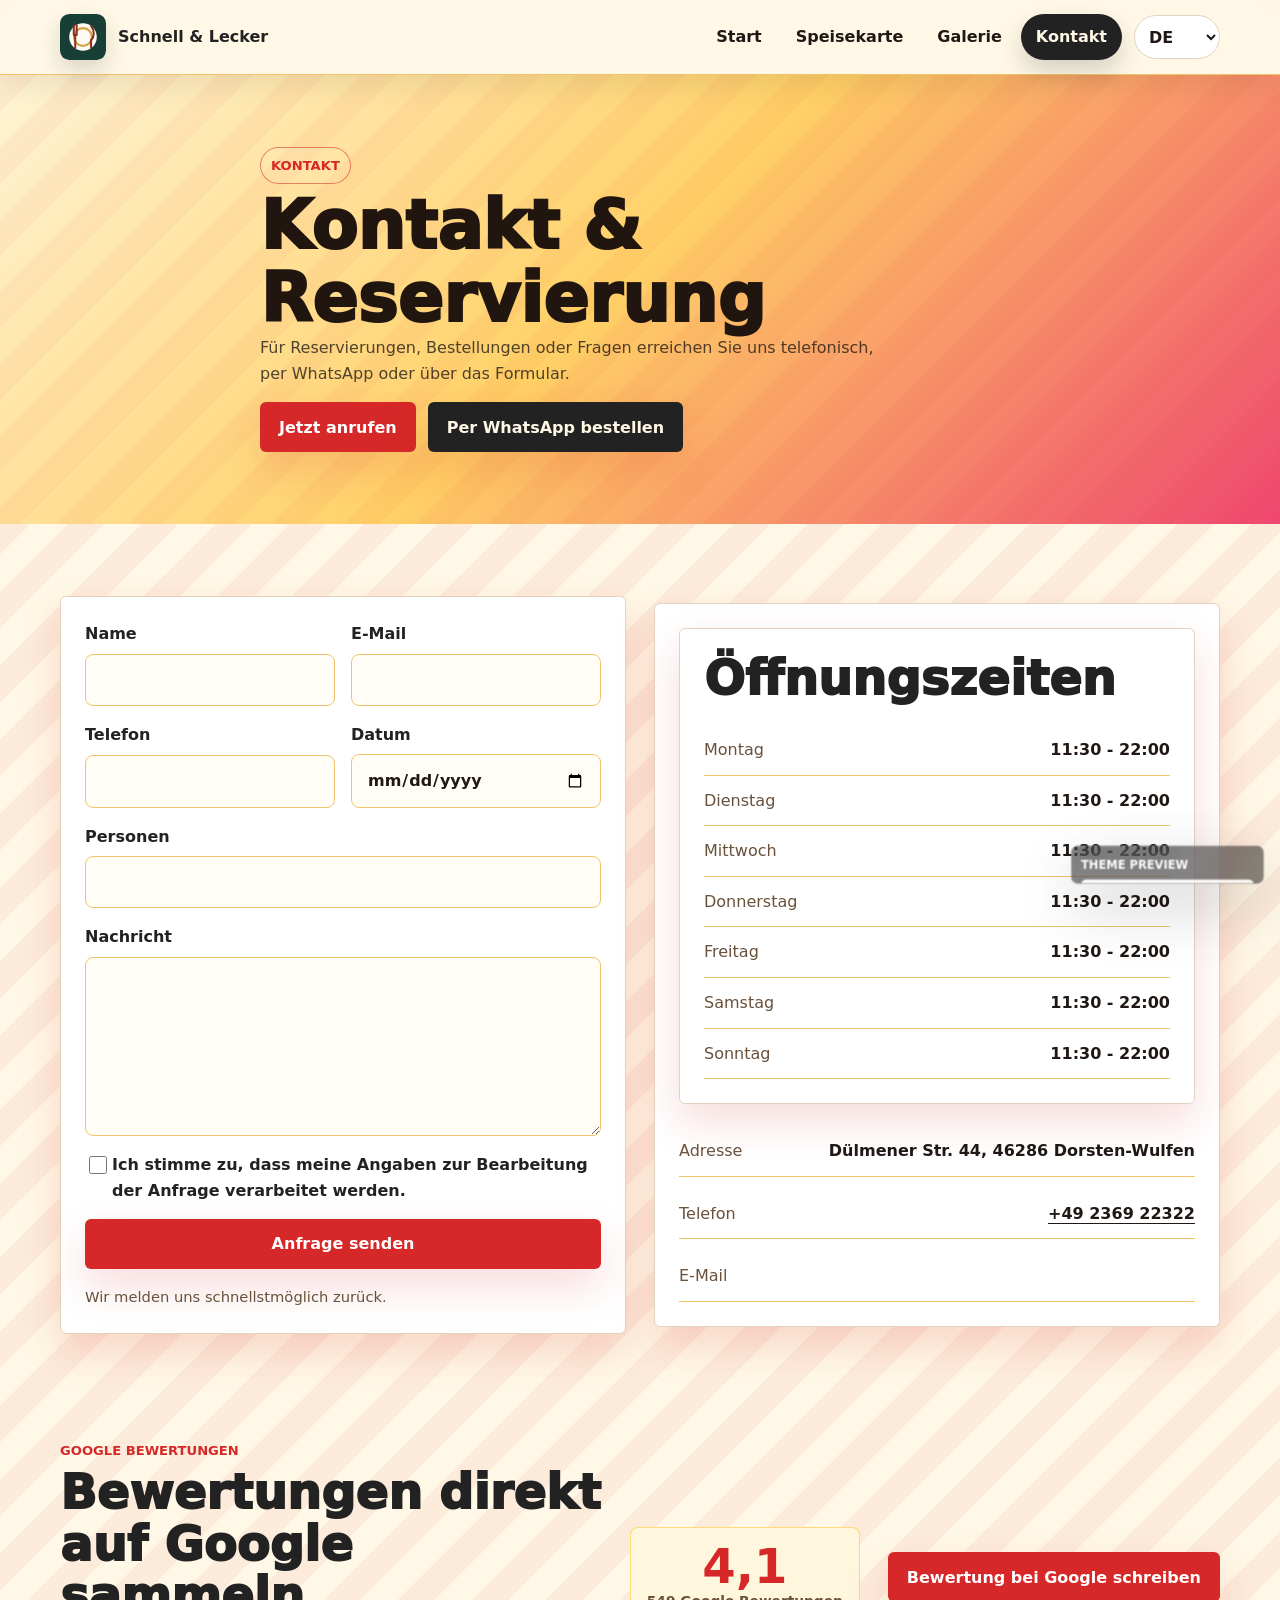
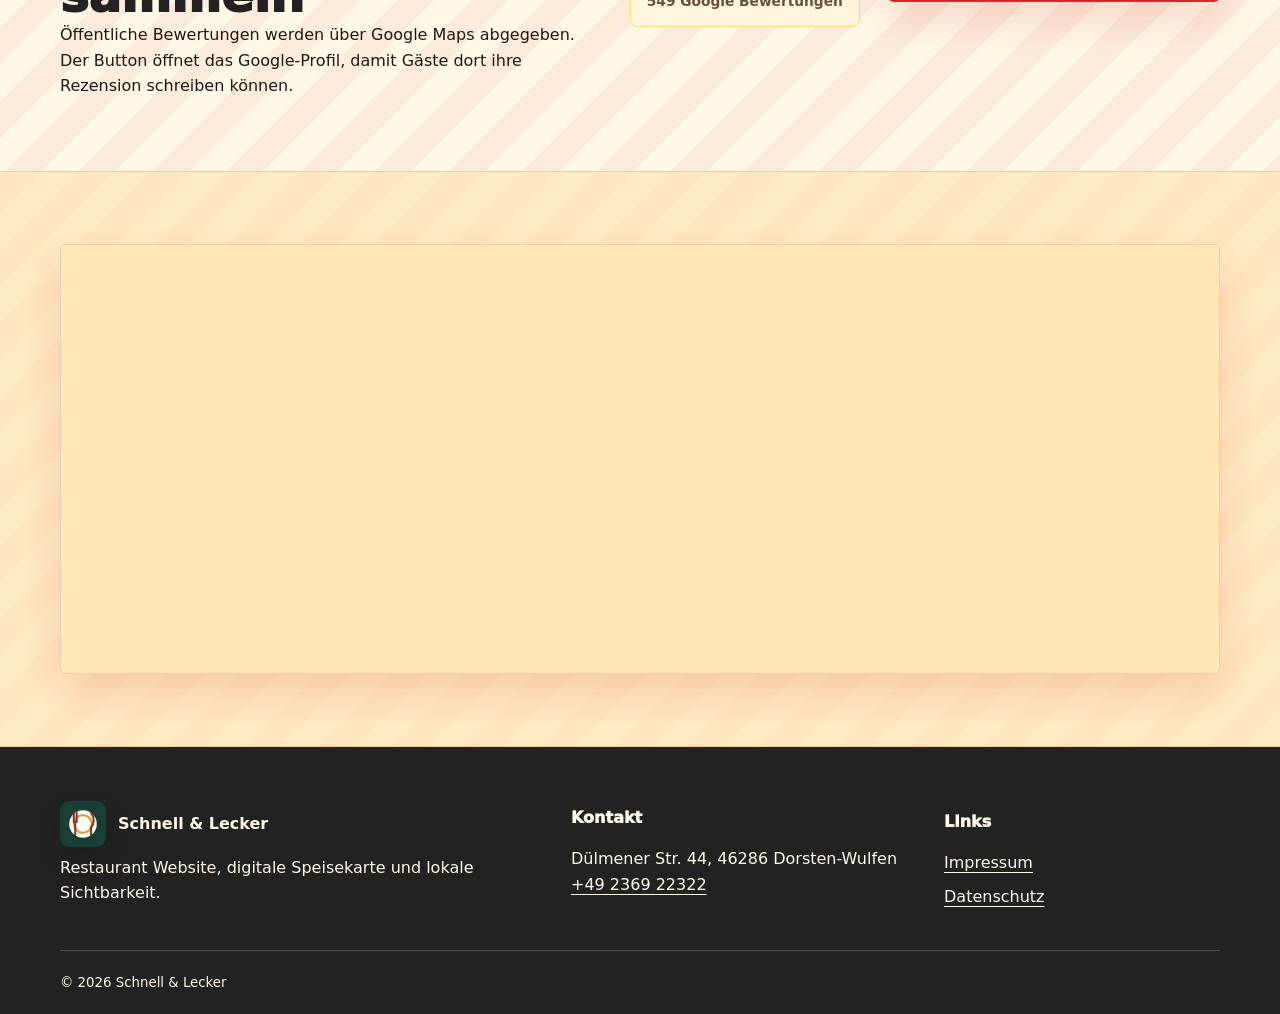
==== commit 84f90ffc: "added auto google rewiews" ====
--- a/contact.html
+++ b/contact.html
@@ -99,6 +99,21 @@
         </div>
       </section>
 
+      <section class="section section-compact">
+        <div class="container google-review-panel info-card" data-google-review-panel>
+          <div>
+            <p class="eyebrow" data-i18n="googleReviewsEyebrow">Google Bewertungen</p>
+            <h2 data-i18n="googleReviewsTitle">Bewertungen direkt auf Google sammeln</h2>
+            <p data-i18n="googleReviewsText">Öffentliche Bewertungen werden über Google Maps abgegeben. Der Button öffnet das Google-Profil, damit Gäste dort ihre Rezension schreiben können.</p>
+          </div>
+          <div class="google-review-score" aria-label="Google Bewertung">
+            <strong data-google-rating>4,1</strong>
+            <span data-google-review-count>Google Bewertungen</span>
+          </div>
+          <a class="button button-primary" href="#" data-google-review-link data-i18n="googleReviewButton">Bewertung bei Google schreiben</a>
+        </div>
+      </section>
+
       <section class="section section-muted">
         <div class="container map-frame map-wide">
           <iframe data-map-embed title="Karte Restaurant Musterküche" loading="lazy" referrerpolicy="no-referrer-when-downgrade"></iframe>
--- a/assets/css/styles.css
+++ b/assets/css/styles.css
@@ -247,6 +247,7 @@
 }
 
 .header-inner {
+  min-width: 0;
   min-height: var(--header-height);
   display: flex;
   align-items: center;
@@ -257,6 +258,8 @@
 .brand {
   display: inline-flex;
   align-items: center;
+  min-width: 0;
+  flex: 0 1 auto;
   gap: 12px;
   color: var(--color-secondary);
   font-weight: 850;
@@ -264,6 +267,7 @@
 }
 
 .brand img {
+  flex: 0 0 46px;
   width: 46px;
   height: 46px;
   object-fit: contain;
@@ -272,8 +276,10 @@
 }
 
 .brand span {
+  display: block;
   max-width: 190px;
   line-height: 1.12;
+  overflow-wrap: anywhere;
 }
 
 .nav-toggle {
@@ -684,6 +690,52 @@
 .reviews-grid {
   display: grid;
   gap: 18px;
+}
+
+.google-review-panel {
+  display: grid;
+  grid-template-columns: minmax(0, 1fr) auto auto;
+  align-items: center;
+  gap: clamp(16px, 3vw, 28px);
+  margin-bottom: 22px;
+}
+
+.google-review-panel[hidden] {
+  display: none;
+}
+
+.google-review-score {
+  display: grid;
+  min-width: 128px;
+  padding: 14px 16px;
+  border: 1px solid color-mix(in srgb, var(--color-accent) 45%, transparent);
+  border-radius: var(--radius);
+  background: color-mix(in srgb, var(--color-accent) 13%, var(--color-surface));
+  text-align: center;
+}
+
+.google-review-score strong {
+  color: var(--color-primary);
+  font-size: clamp(2rem, 4vw, 3rem);
+  line-height: 1;
+}
+
+.google-review-score span,
+.review-meta {
+  color: var(--color-soft-text);
+  font-size: 0.86rem;
+  font-weight: 800;
+}
+
+.review-meta {
+  display: flex;
+  flex-wrap: wrap;
+  gap: 8px;
+  margin-bottom: 8px;
+}
+
+.review-meta span {
+  color: var(--color-primary);
 }
 
 .stars {
@@ -1897,7 +1949,12 @@
   }
 
   .brand span {
-    max-width: 150px;
+    max-width: none;
+  }
+
+  .brand {
+    flex: 1 1 auto;
+    max-width: calc(100% - 64px);
   }
 
   .nav-toggle {
@@ -2509,8 +2566,17 @@
   .home-page .order-hero-inner,
   .home-page .bestseller-grid,
   .trust-grid,
-  .home-page .order-offer {
+  .home-page .order-offer,
+  .google-review-panel {
     grid-template-columns: minmax(0, 1fr);
+  }
+
+  .google-review-panel {
+    align-items: stretch;
+  }
+
+  .google-review-score {
+    text-align: left;
   }
 
   .home-page .order-hero-content {
